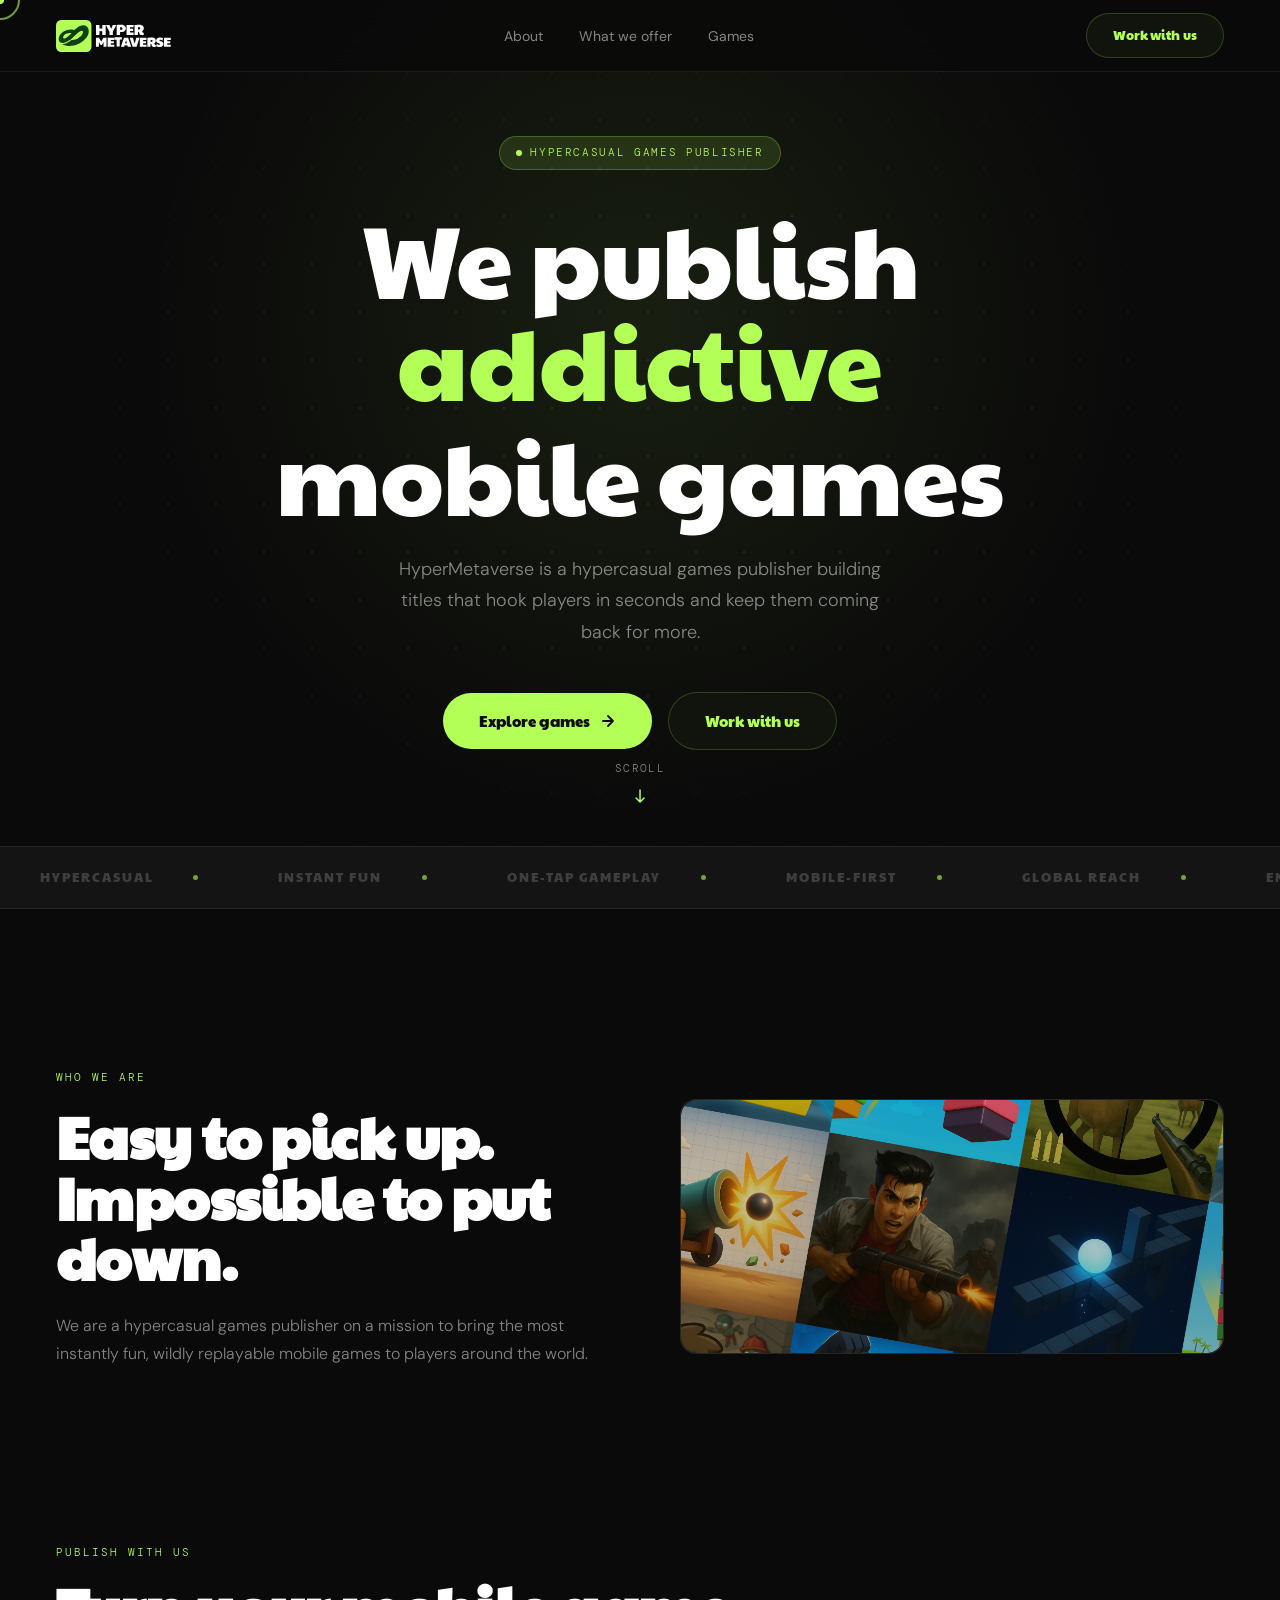
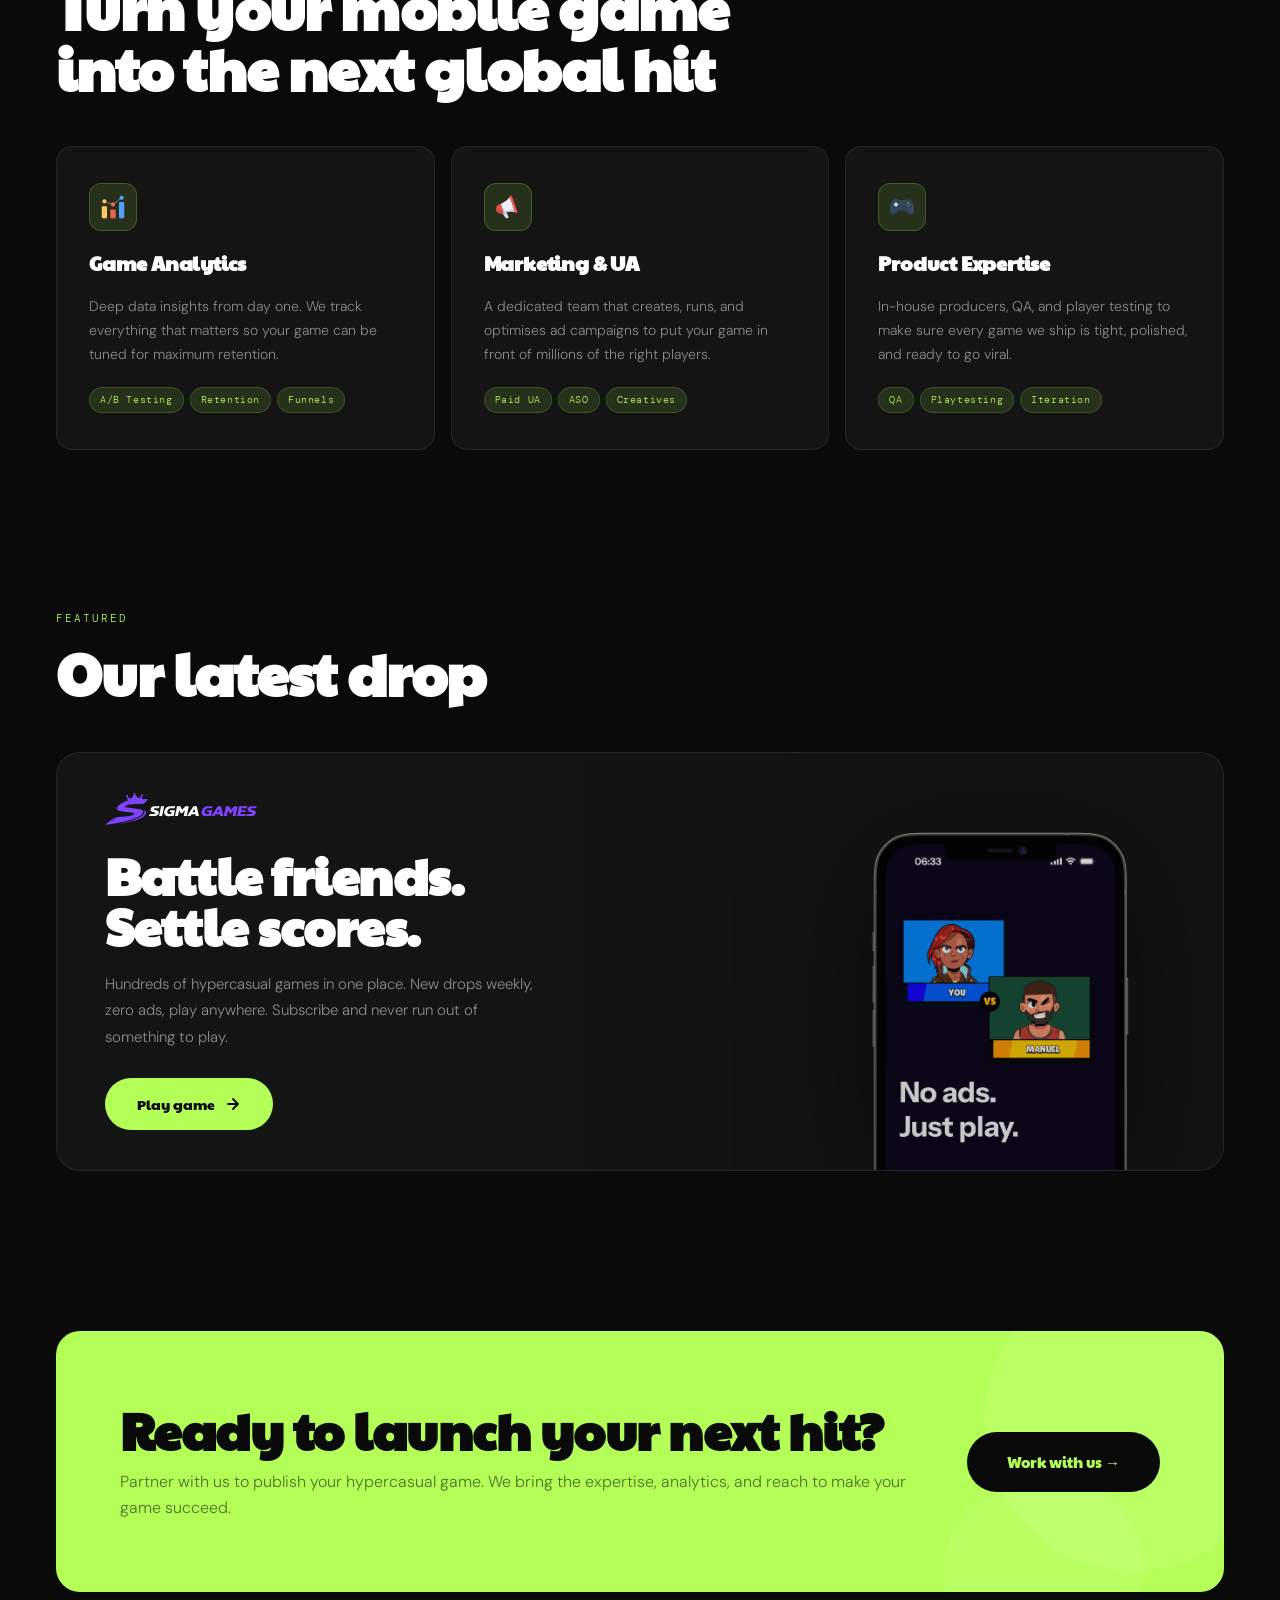
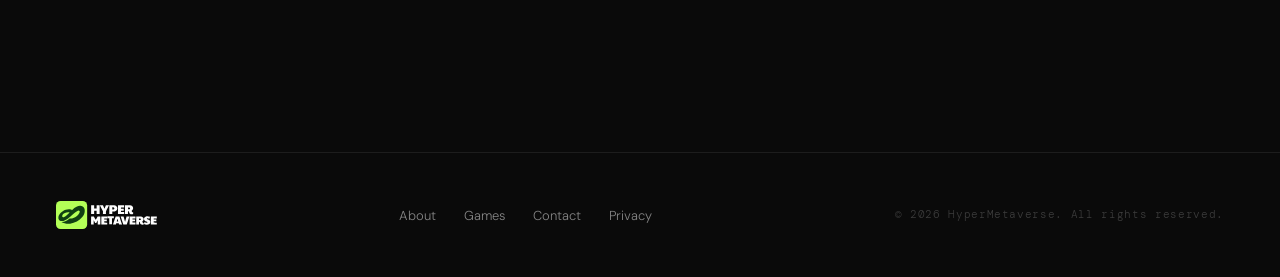
==== index.html @ 438cdbd3 "Rename to index.html for Netlify deployment" ====
<!doctype html>
<html lang="en">
  <head>
    <meta charset="UTF-8" />
    <meta name="viewport" content="width=device-width, initial-scale=1.0" />
    <title>HyperMetaverse — Hypercasual Games Publisher</title>
    <link rel="preconnect" href="https://fonts.googleapis.com" />
    <link
      href="https://fonts.googleapis.com/css2?family=Paytone+One&family=DM+Sans:wght@300;400;500&family=DM+Mono:wght@400&display=swap"
      rel="stylesheet"
    />
    <link rel="stylesheet" href="styles.css" />
  </head>
  <body>
    <!-- NAV -->
    <nav>
      <a href="/" class="logo">
        <img src="Assets/Logo.svg" alt="HyperMetaverse Logo" />
      </a>
      <ul class="nav-center">
        <li><a href="#about">About</a></li>
        <li><a href="#services">What we offer</a></li>
        <li><a href="#games">Games</a></li>
      </ul>
      <a href="#about" class="nav-cta">Work with us</a>
    </nav>

    <!-- HERO -->
    <section class="hero">
      <div class="hero-tag">Hypercasual Games Publisher</div>

      <div class="hero-headline">
        <span class="line-static">We publish</span>
        <div
          style="
            display: flex;
            align-items: center;
            justify-content: center;
            gap: 20px;
            flex-wrap: wrap;
          "
        >
          <div class="rotate-wrap">
            <div class="rotate-words">
              <span>addictive</span>
              <span>one-tap</span>
              <span>viral</span>
            </div>
          </div>
        </div>
        <span class="line-static">mobile games</span>
      </div>

      <p class="hero-sub">
        HyperMetaverse is a hypercasual games publisher building titles that
        hook players in seconds and keep them coming back for more.
      </p>

      <div class="hero-actions">
        <a href="#games" class="btn-primary">
          Explore games
          <svg width="16" height="16" viewBox="0 0 16 16" fill="none">
            <path
              d="M3 8h10M8 3l5 5-5 5"
              stroke="currentColor"
              stroke-width="1.8"
              stroke-linecap="round"
              stroke-linejoin="round"
            />
          </svg>
        </a>
        <a href="#about" class="btn-secondary">Work with us</a>
      </div>

      <!-- Scroll Indicator -->
      <div class="scroll-indicator">
        <span>Scroll</span>
        <svg width="20" height="20" viewBox="0 0 20 20" fill="none">
          <path
            d="M10 4v12m0 0l-4-4m4 4l4-4"
            stroke="currentColor"
            stroke-width="1.5"
            stroke-linecap="round"
            stroke-linejoin="round"
          />
        </svg>
      </div>
    </section>

    <!-- TICKER STRIP -->
    <div class="strip">
      <div class="strip-track">
        <div class="strip-item">Hypercasual <span class="pip"></span></div>
        <div class="strip-item">Instant fun <span class="pip"></span></div>
        <div class="strip-item">One-tap gameplay <span class="pip"></span></div>
        <div class="strip-item">Mobile-first <span class="pip"></span></div>
        <div class="strip-item">Global reach <span class="pip"></span></div>
        <div class="strip-item">
          Endless replayability <span class="pip"></span>
        </div>
        <div class="strip-item">Hypercasual <span class="pip"></span></div>
        <div class="strip-item">Instant fun <span class="pip"></span></div>
        <div class="strip-item">One-tap gameplay <span class="pip"></span></div>
        <div class="strip-item">Mobile-first <span class="pip"></span></div>
        <div class="strip-item">Global reach <span class="pip"></span></div>
        <div class="strip-item">
          Endless replayability <span class="pip"></span>
        </div>
      </div>
    </div>

    <!-- ABOUT -->
    <section class="about" id="about">
      <div class="about-left reveal">
        <div class="eyebrow">Who we are</div>
        <h2>Easy to pick up. <br />Impossible to put down.</h2>
        <p>
          We are a hypercasual games publisher on a mission to bring the most
          instantly fun, wildly replayable mobile games to players around the
          world.
        </p>
      </div>

      <div class="about-stats reveal reveal-delay">
        <img
          src="Assets/Image.png"
          alt="HyperMetaverse Statistics"
          class="stats-collage-image"
        />
      </div>
    </section>

    <!-- SERVICES -->
    <section class="services" id="services">
      <div class="services-header reveal">
        <div class="eyebrow">Publish with us</div>
        <h2>Turn your mobile game into the next global hit</h2>
      </div>

      <div class="services-grid">
        <div class="service-card reveal">
          <div class="service-icon">
            <img src="Assets/analytics.svg" alt="Analytics Icon" />
          </div>
          <h3>Game Analytics</h3>
          <p>
            Deep data insights from day one. We track everything that matters so
            your game can be tuned for maximum retention.
          </p>
          <div class="service-tags">
            <span>A/B Testing</span>
            <span>Retention</span>
            <span>Funnels</span>
          </div>
        </div>
        <div class="service-card reveal reveal-delay">
          <div class="service-icon">
            <img src="Assets/marketing.svg" alt="Marketing Icon" />
          </div>
          <h3>Marketing & UA</h3>
          <p>
            A dedicated team that creates, runs, and optimises ad campaigns to
            put your game in front of millions of the right players.
          </p>
          <div class="service-tags">
            <span>Paid UA</span>
            <span>ASO</span>
            <span>Creatives</span>
          </div>
        </div>
        <div class="service-card reveal reveal-delay-2">
          <div class="service-icon">
            <img src="Assets/product.svg" alt="Product Icon" />
          </div>
          <h3>Product Expertise</h3>
          <p>
            In-house producers, QA, and player testing to make sure every game
            we ship is tight, polished, and ready to go viral.
          </p>
          <div class="service-tags">
            <span>QA</span>
            <span>Playtesting</span>
            <span>Iteration</span>
          </div>
        </div>
      </div>
    </section>

    <!-- FEATURED GAME -->
    <section class="featured" id="games">
      <div class="featured-header reveal">
        <div class="eyebrow">Featured</div>
        <h2>Our latest drop</h2>
      </div>

      <div class="game-card reveal">
        <div class="game-info">
          <div class="game-badge">
            <img
              src="Assets/Sigma games.svg"
              alt="Sigma Games"
              class="game-badge-logo"
            />
          </div>
          <h2>Battle friends. <br />Settle scores.</h2>
          <p>
            Hundreds of hypercasual games in one place. New drops weekly, zero
            ads, play anywhere. Subscribe and never run out of something to
            play.
          </p>
          <a href="#" class="game-cta">
            Play game
            <svg width="16" height="16" viewBox="0 0 16 16" fill="none">
              <path
                d="M3 8h10M8 3l5 5-5 5"
                stroke="currentColor"
                stroke-width="1.8"
                stroke-linecap="round"
                stroke-linejoin="round"
              />
            </svg>
          </a>
        </div>
        <div class="game-visual">
          <img
            src="Assets/phone-mockup.png"
            alt="Game Screenshot"
            class="game-mockup-image"
          />
        </div>
      </div>
    </section>

    <!-- CTA BANNER -->
    <div class="cta-banner reveal">
      <div class="cta-banner-left">
        <h2>Ready to launch your next hit?</h2>
        <p>
          Partner with us to publish your hypercasual game. We bring the
          expertise, analytics, and reach to make your game succeed.
        </p>
      </div>
      <a href="#about" class="cta-banner-btn">Work with us →</a>
    </div>

    <!-- FOOTER -->
    <footer>
      <a href="/" class="footer-logo">
        <img src="Assets/Logo.svg" alt="HyperMetaverse Logo" />
      </a>
      <ul class="footer-links">
        <li><a href="#about">About</a></li>
        <li><a href="#games">Games</a></li>
        <li><a href="mailto:hello@hypermetaverse.gg">Contact</a></li>
        <li><a href="#">Privacy</a></li>
      </ul>
      <span class="footer-copy"
        >© 2026 HyperMetaverse. All rights reserved.</span
      >
    </footer>

    <script src="script.js"></script>
  </body>
</html>
---- styles.css ----
*,
*::before,
*::after {
  box-sizing: border-box;
  margin: 0;
  padding: 0;
}

:root {
  --bg: #0a0a0a;
  --surface: #141414;
  --surface2: #1c1c1c;
  --border: rgba(255, 255, 255, 0.08);
  --text: #ffffff;
  --muted: rgba(255, 255, 255, 0.5);
  --accent: #b4ff57;
  --accent-dim: rgba(180, 255, 87, 0.12);
  --accent-dark: #8fd93a;
  --display: "Paytone One", sans-serif;
  --body: "DM Sans", sans-serif;
  --mono: "DM Mono", monospace;
}

html {
  scroll-behavior: smooth;
}

body {
  background: var(--bg);
  color: var(--text);
  font-family: var(--body);
  font-weight: 300;
  line-height: 1.6;
  overflow-x: hidden;
  -webkit-font-smoothing: antialiased;
  max-width: 1920px;
  margin: 0 auto;
  cursor: none;
}

/* ── CUSTOM CURSOR ── */
.cursor-ring {
  position: fixed;
  width: 40px;
  height: 40px;
  border: 2px solid var(--accent);
  border-radius: 50%;
  pointer-events: none;
  z-index: 9999;
  transform: translate(-50%, -50%);
  transition:
    width 0.3s cubic-bezier(0.4, 0, 0.2, 1),
    height 0.3s cubic-bezier(0.4, 0, 0.2, 1),
    opacity 0.3s ease;
  opacity: 0.6;
}

.cursor-dot {
  position: fixed;
  width: 8px;
  height: 8px;
  background: var(--accent);
  border-radius: 50%;
  pointer-events: none;
  z-index: 10000;
  transform: translate(-50%, -50%);
  transition:
    width 0.3s cubic-bezier(0.4, 0, 0.2, 1),
    height 0.3s cubic-bezier(0.4, 0, 0.2, 1),
    opacity 0.3s ease;
}

.cursor-ring.cursor-hover {
  width: 20px;
  height: 20px;
  opacity: 1;
}

.cursor-dot.cursor-hover {
  width: 6px;
  height: 6px;
}

/* ── NAV ── */
nav {
  position: fixed;
  top: 0;
  left: 0;
  right: 0;
  z-index: 999;
  padding: 0 56px;
  height: 72px;
  display: flex;
  align-items: center;
  justify-content: space-between;
  background: rgba(10, 10, 10, 0.85);
  backdrop-filter: blur(16px);
  border-bottom: 1px solid var(--border);
}

.logo {
  display: flex;
  align-items: center;
  text-decoration: none;
  transition:
    opacity 0.3s ease,
    transform 0.3s ease;
}

.logo img {
  height: 32px;
  width: auto;
  display: block;
}

.logo:hover {
  opacity: 0.8;
  transform: translateY(-2px);
}

.logo span {
  color: var(--accent);
}

.nav-center {
  display: flex;
  gap: 36px;
  list-style: none;
}

.nav-center a {
  font-size: 14px;
  font-weight: 400;
  color: var(--muted);
  text-decoration: none;
  transition: color 0.2s;
}

.nav-center a:hover {
  color: var(--text);
}

.nav-cta {
  font-family: var(--display);
  font-size: 13px;
  color: #b3ff57;
  background: #11140d;
  padding: 11px 26px;
  border-radius: 100px;
  text-decoration: none;
  transition:
    background 0.2s,
    transform 0.2s,
    color 0.2s;
  letter-spacing: 0.01em;
  border: 1px solid rgba(179, 255, 87, 0.2);
}

.nav-cta:hover {
  background: #1a1f15;
  color: #c8ff70;
  transform: scale(1.03);
  border-color: rgba(179, 255, 87, 0.4);
}

/* ── HERO ── */
.hero {
  min-height: 94vh;
  display: flex;
  flex-direction: column;
  align-items: center;
  justify-content: center;
  text-align: center;
  padding: 120px 56px 80px;
  position: relative;
  overflow: hidden;
}

/* Radial glow */
.hero::before {
  content: "";
  position: absolute;
  width: 1000px;
  height: 1000px;
  background: radial-gradient(
    circle,
    rgba(179, 255, 87, 0.086) 0%,
    transparent 70%
  );
  top: 50%;
  left: 50%;
  transform: translate(-50%, -60%);
  pointer-events: none;
  transition:
    background 0.6s cubic-bezier(0.4, 0, 0.2, 1),
    transform 0.6s cubic-bezier(0.4, 0, 0.2, 1);
}

.hero:hover::before {
  background: radial-gradient(
    circle,
    rgba(179, 255, 87, 0.11) 0%,
    transparent 70%
  );
  transform: translate(-50%, -60%) scale(1.05);
}

/* Dot grid */
.hero::after {
  content: "";
  position: absolute;
  inset: 0;
  background-image: radial-gradient(
    circle,
    rgba(255, 255, 255, 0.08) 1px,
    transparent 1px
  );
  background-size: 48px 48px;
  mask-image: radial-gradient(
    ellipse 80% 80% at 50% 50%,
    black 30%,
    transparent 100%
  );
  pointer-events: none;
}

.hero-tag {
  display: inline-flex;
  align-items: center;
  gap: 8px;
  font-family: var(--mono);
  font-size: 11px;
  letter-spacing: 0.15em;
  text-transform: uppercase;
  color: var(--accent);
  background: var(--accent-dim);
  border: 1px solid rgba(180, 255, 87, 0.25);
  padding: 7px 16px;
  border-radius: 100px;
  margin-bottom: 36px;
  position: relative;
  z-index: 1;
  animation: fadeUp 0.5s ease both;
}

.hero-tag::before {
  content: "";
  width: 6px;
  height: 6px;
  border-radius: 50%;
  background: var(--accent);
  animation: blink 2s infinite;
}

@keyframes blink {
  0%,
  100% {
    opacity: 1;
  }
  50% {
    opacity: 0.2;
  }
}

.hero-headline {
  position: relative;
  z-index: 1;
  animation: fadeUp 0.5s ease 0.08s both;
}

.hero-headline .line-static {
  font-family: var(--display);
  font-size: clamp(52px, 8vw, 112px);
  line-height: 1;
  letter-spacing: -0.01em;
  color: var(--text);
  display: block;
}

/* Rotating word */
.rotate-wrap {
  display: inline-block;
  height: clamp(60px, 9vw, 124px);
  overflow: hidden;
  vertical-align: bottom;
}

.rotate-words {
  display: flex;
  flex-direction: column;
  animation: rotateWords 4.5s cubic-bezier(0.76, 0, 0.24, 1) infinite;
}

.rotate-words span {
  font-family: var(--display);
  font-size: clamp(52px, 8vw, 112px);
  line-height: 1;
  color: var(--accent);
  display: block;
  height: clamp(60px, 9vw, 124px);
  white-space: nowrap;
}

@keyframes rotateWords {
  0% {
    transform: translateY(0);
  }
  20% {
    transform: translateY(0);
  }
  33% {
    transform: translateY(-33.33%);
  }
  53% {
    transform: translateY(-33.33%);
  }
  66% {
    transform: translateY(-66.66%);
  }
  86% {
    transform: translateY(-66.66%);
  }
  100% {
    transform: translateY(0);
  }
}

.hero-sub {
  font-size: clamp(15px, 1.8vw, 18px);
  color: var(--muted);
  max-width: 520px;
  line-height: 1.75;
  margin-top: 28px;
  position: relative;
  z-index: 1;
  animation: fadeUp 0.5s ease 0.16s both;
}

.hero-sub strong {
  color: var(--text);
  font-weight: 500;
}

.hero-actions {
  display: flex;
  gap: 16px;
  align-items: center;
  margin-top: 44px;
  position: relative;
  z-index: 1;
  animation: fadeUp 0.5s ease 0.24s both;
}

.btn-primary {
  font-family: var(--display);
  font-size: 15px;
  color: var(--bg);
  background: var(--accent);
  padding: 16px 36px;
  border-radius: 100px;
  text-decoration: none;
  display: inline-flex;
  align-items: center;
  gap: 10px;
  transition:
    background 0.2s,
    transform 0.2s,
    box-shadow 0.2s;
}

.btn-primary:hover {
  background: #c8ff70;
  transform: translateY(-2px);
  box-shadow: 0 12px 40px rgba(180, 255, 87, 0.3);
}

.btn-secondary {
  font-family: var(--display);
  font-size: 15px;
  color: #b3ff57;
  background: #11140d;
  padding: 16px 36px;
  border-radius: 100px;
  text-decoration: none;
  display: inline-flex;
  align-items: center;
  gap: 10px;
  border: 1px solid rgba(179, 255, 87, 0.2);
  transition:
    background 0.2s,
    transform 0.2s,
    box-shadow 0.2s,
    border-color 0.2s,
    color 0.2s;
}

.btn-secondary:hover {
  background: #1a1f15;
  color: #c8ff70;
  transform: translateY(-2px);
  border-color: rgba(179, 255, 87, 0.4);
  box-shadow: 0 12px 40px rgba(180, 255, 87, 0.15);
}

.btn-ghost {
  font-size: 14px;
  font-weight: 500;
  color: var(--muted);
  text-decoration: none;
  display: inline-flex;
  align-items: center;
  gap: 8px;
  transition: color 0.2s;
  padding: 16px 20px;
}

.btn-ghost:hover {
  color: var(--text);
}

/* Scroll Indicator */
.scroll-indicator {
  position: absolute;
  bottom: 40px;
  left: 50%;
  transform: translateX(-50%);
  display: flex;
  flex-direction: column;
  align-items: center;
  gap: 8px;
  color: var(--muted);
  font-family: var(--mono);
  font-size: 11px;
  letter-spacing: 0.12em;
  text-transform: uppercase;
  z-index: 1;
  opacity: 0;
  animation:
    scrollFadeIn 0.5s ease 0.32s both,
    bounce 2s ease-in-out 1s infinite;
  cursor: pointer;
  transition: color 0.3s ease;
}

.scroll-indicator:hover {
  color: var(--accent);
}

.scroll-indicator svg {
  width: 20px;
  height: 20px;
  color: var(--accent);
}

@keyframes scrollFadeIn {
  from {
    opacity: 0;
  }
  to {
    opacity: 1;
  }
}

@keyframes bounce {
  0%,
  100% {
    transform: translateX(-50%) translateY(0);
  }
  50% {
    transform: translateX(-50%) translateY(-8px);
  }
}

/* ── LOGO STRIP ── */
.strip {
  border-top: 1px solid var(--border);
  border-bottom: 1px solid var(--border);
  overflow: hidden;
  padding: 20px 0;
  background: var(--surface);
}

.strip-track {
  display: flex;
  gap: 0;
  animation: ticker 22s linear infinite;
  white-space: nowrap;
}

.strip-item {
  font-family: var(--display);
  font-size: 13px;
  letter-spacing: 0.15em;
  text-transform: uppercase;
  color: rgba(255, 255, 255, 0.18);
  padding: 0 40px;
  display: flex;
  align-items: center;
  gap: 40px;
  flex-shrink: 0;
}

.strip-item .pip {
  width: 5px;
  height: 5px;
  border-radius: 50%;
  background: var(--accent);
  opacity: 0.6;
  flex-shrink: 0;
}

@keyframes ticker {
  from {
    transform: translateX(0);
  }
  to {
    transform: translateX(-50%);
  }
}

/* ── ABOUT ── */
.about {
  padding: 160px 56px;
  display: grid;
  grid-template-columns: 1fr 1fr;
  gap: 80px;
  align-items: center;
}

.about-left .eyebrow {
  font-family: var(--mono);
  font-size: 11px;
  letter-spacing: 0.18em;
  text-transform: uppercase;
  color: var(--accent);
  margin-bottom: 20px;
}

.about-left h2 {
  font-family: var(--display);
  font-size: clamp(36px, 4.5vw, 60px);
  line-height: 1.05;
  letter-spacing: -0.01em;
  color: var(--text);
  margin-bottom: 24px;
}

.about-left p {
  font-size: 16px;
  color: var(--muted);
  line-height: 1.75;
  margin-bottom: 16px;
}

.about-left p strong {
  color: var(--text);
  font-weight: 500;
}

/* Stats */
.about-stats {
  display: flex;
  align-items: center;
  justify-content: center;
  border-radius: 16px;
  overflow: hidden;
  background: var(--surface);
  border: 1px solid var(--border);
  padding: 0;
}

.stats-collage-image {
  width: 100%;
  height: auto;
  max-height: 380px;
  display: block;
  border-radius: 16px;
  object-fit: cover;
}

.stat-box {
  background: var(--surface);
  padding: 36px 32px;
  transition: background 0.2s;
}

.stat-box:hover {
  background: var(--surface2);
}

.stat-box .num {
  font-family: var(--display);
  font-size: 52px;
  line-height: 1;
  color: var(--text);
  letter-spacing: -0.02em;
}

.stat-box .num em {
  font-style: normal;
  color: var(--accent);
}

.stat-box .lbl {
  font-size: 13px;
  color: var(--muted);
  margin-top: 8px;
  line-height: 1.4;
}

/* ── SERVICES ── */
.services {
  padding: 0 56px 160px;
}

.services-header {
  margin-bottom: 48px;
}

.services-header .eyebrow {
  font-family: var(--mono);
  font-size: 11px;
  letter-spacing: 0.18em;
  text-transform: uppercase;
  color: var(--accent);
  margin-bottom: 16px;
}

.services-header h2 {
  font-family: var(--display);
  font-size: clamp(36px, 4.5vw, 60px);
  line-height: 1.05;
  letter-spacing: -0.01em;
  color: var(--text);
  max-width: 700px;
}

.services-grid {
  display: grid;
  grid-template-columns: repeat(3, 1fr);
  gap: 16px;
}

.service-card {
  background: var(--surface);
  border: 1px solid var(--border);
  border-radius: 16px;
  padding: 36px 32px;
  display: flex;
  flex-direction: column;
  gap: 16px;
  transition:
    border-color 0.25s,
    transform 0.25s;
  position: relative;
  overflow: hidden;
}

.service-card::before {
  content: "";
  position: absolute;
  top: 0;
  left: 0;
  right: 0;
  height: 3px;
  background: var(--accent);
  transform: scaleX(0);
  transform-origin: left;
  transition: transform 0.35s ease;
  border-radius: 3px 3px 0 0;
}

.service-card:hover {
  border-color: rgba(180, 255, 87, 0.2);
  transform: translateY(-4px);
}

.service-card:hover::before {
  transform: scaleX(1);
}

.service-icon {
  width: 48px;
  height: 48px;
  background: var(--accent-dim);
  border: 1px solid rgba(180, 255, 87, 0.2);
  border-radius: 12px;
  display: flex;
  align-items: center;
  justify-content: center;
  font-size: 22px;
}

.service-icon img {
  width: 24px;
  height: 24px;
  display: block;
}

.service-card h3 {
  font-family: var(--display);
  font-size: 20px;
  color: var(--text);
  letter-spacing: -0.01em;
}

.service-card p {
  font-size: 14px;
  color: var(--muted);
  line-height: 1.7;
}

.service-tags {
  display: flex;
  flex-wrap: wrap;
  gap: 6px;
  margin-top: 4px;
}

.service-tags span {
  font-family: var(--mono);
  font-size: 10px;
  letter-spacing: 0.06em;
  color: var(--accent);
  background: var(--accent-dim);
  border: 1px solid rgba(180, 255, 87, 0.15);
  padding: 4px 10px;
  border-radius: 100px;
}

/* ── FEATURED GAME ── */
.featured {
  padding: 0 56px 160px;
}

.featured-header {
  margin-bottom: 48px;
}

.featured-header .eyebrow {
  font-family: var(--mono);
  font-size: 11px;
  letter-spacing: 0.18em;
  text-transform: uppercase;
  color: var(--accent);
  margin-bottom: 16px;
}

.featured-header h2 {
  font-family: var(--display);
  font-size: clamp(36px, 4.5vw, 60px);
  line-height: 1.05;
  letter-spacing: -0.01em;
  color: var(--text);
}

.game-card {
  background: var(--surface);
  border: 1px solid var(--border);
  border-radius: 24px;
  overflow: hidden;
  display: grid;
  grid-template-columns: 1fr 1.2fr;
  min-height: 280px;
  transition: border-color 0.3s;
}

.game-card:hover {
  border-color: rgba(180, 255, 87, 0.25);
}

.game-info {
  padding: 40px 48px;
  display: flex;
  flex-direction: column;
  justify-content: center;
  gap: 20px;
}

.game-badge {
  display: inline-flex;
  align-items: center;
  align-self: flex-start;
  margin-bottom: 4px;
}

.game-badge-logo {
  height: 32px;
  width: auto;
  display: block;
}

.game-badge::before {
  display: none;
}

.game-info h2 {
  font-family: var(--display);
  font-size: clamp(32px, 4vw, 52px);
  line-height: 1;
  letter-spacing: -0.01em;
  color: var(--text);
}

.game-info p {
  font-size: 15px;
  color: var(--muted);
  line-height: 1.75;
  max-width: 500px;
}

.game-info p strong {
  color: var(--text);
  font-weight: 500;
}

.game-cta {
  font-family: var(--display);
  font-size: 14px;
  color: var(--bg);
  background: var(--accent);
  padding: 15px 32px;
  border-radius: 100px;
  text-decoration: none;
  display: inline-flex;
  align-items: center;
  gap: 10px;
  align-self: flex-start;
  transition:
    background 0.2s,
    transform 0.2s,
    box-shadow 0.2s;
  margin-top: 8px;
}

.game-cta:hover {
  background: #c8ff70;
  transform: translateY(-2px);
  box-shadow: 0 12px 32px rgba(180, 255, 87, 0.3);
}

.game-visual {
  background: #131313;
  display: flex;
  align-items: flex-end;
  justify-content: center;
  position: relative;
  overflow: hidden;
  padding: 0 52px 0 52px;
  line-height: 0;
}

.game-mockup-image {
  max-width: 100%;
  width: auto;
  height: 350px;
  object-fit: cover;
  object-position: bottom;
  position: absolute;
  bottom: 0;
  right: 52px;
  z-index: 1;
  filter: drop-shadow(0 20px 60px rgba(0, 0, 0, 0.5));
  display: block;
  margin: 0;
  padding: 0;
}

/* ── CTA BANNER ── */
.cta-banner {
  margin: 0 56px 160px;
  background: var(--accent);
  border-radius: 24px;
  padding: 72px 64px;
  display: flex;
  align-items: center;
  justify-content: space-between;
  gap: 40px;
  position: relative;
  overflow: hidden;
}

.cta-banner::before {
  content: "";
  position: absolute;
  right: -60px;
  top: -60px;
  width: 300px;
  height: 300px;
  background: rgba(255, 255, 255, 0.08);
  border-radius: 50%;
  pointer-events: none;
}

.cta-banner::after {
  content: "";
  position: absolute;
  right: 80px;
  bottom: -80px;
  width: 200px;
  height: 200px;
  background: rgba(255, 255, 255, 0.06);
  border-radius: 50%;
  pointer-events: none;
}

.cta-banner-left h2 {
  font-family: var(--display);
  font-size: clamp(32px, 4vw, 52px);
  line-height: 1.05;
  letter-spacing: -0.01em;
  color: var(--bg);
  margin-bottom: 12px;
}

.cta-banner-left p {
  font-size: 16px;
  color: rgba(0, 0, 0, 0.55);
  line-height: 1.6;
}

.cta-banner-btn {
  font-family: var(--display);
  font-size: 15px;
  color: var(--accent);
  background: var(--bg);
  padding: 18px 40px;
  border-radius: 100px;
  text-decoration: none;
  white-space: nowrap;
  transition:
    background 0.2s,
    transform 0.2s;
  position: relative;
  z-index: 1;
  flex-shrink: 0;
}

.cta-banner-btn:hover {
  background: #111;
  transform: scale(1.03);
}

/* ── FOOTER ── */
footer {
  border-top: 1px solid var(--border);
  padding: 48px 56px;
  display: flex;
  justify-content: space-between;
  align-items: center;
  flex-wrap: wrap;
  gap: 24px;
}

.footer-logo {
  display: flex;
  align-items: center;
  text-decoration: none;
  transition: opacity 0.3s ease;
}

.footer-logo img {
  height: 28px;
  width: auto;
  display: block;
}

.footer-logo:hover {
  opacity: 0.8;
}

.footer-links {
  display: flex;
  gap: 28px;
  list-style: none;
}

.footer-links a {
  font-size: 13px;
  color: var(--muted);
  text-decoration: none;
  transition: color 0.2s;
}

.footer-links a:hover {
  color: var(--text);
}

.footer-copy {
  font-family: var(--mono);
  font-size: 11px;
  color: rgba(255, 255, 255, 0.2);
  letter-spacing: 0.06em;
}

/* ── ANIMATIONS ── */
@keyframes fadeUp {
  from {
    opacity: 0;
    transform: translateY(24px);
  }
  to {
    opacity: 1;
    transform: translateY(0);
  }
}

.reveal {
  opacity: 0;
  transform: translateY(28px);
  transition:
    opacity 0.65s ease,
    transform 0.65s ease;
}

.reveal.visible {
  opacity: 1;
  transform: translateY(0);
}
.reveal-delay {
  transition-delay: 0.1s;
}
.reveal-delay-2 {
  transition-delay: 0.2s;
}

/* ── RESPONSIVE ── */
@media (max-width: 960px) {
  body {
    cursor: auto;
  }

  .cursor-ring,
  .cursor-dot {
    display: none;
  }

  nav {
    padding: 0 24px;
  }
  .nav-center {
    display: none;
  }
  .hero {
    padding: 100px 24px 80px;
  }
  .hero-actions .btn-secondary {
    display: none;
  }
  .about {
    grid-template-columns: 1fr;
    padding: 80px 24px;
    gap: 48px;
  }
  .services {
    padding: 0 24px 80px;
  }
  .services-grid {
    grid-template-columns: 1fr;
  }
  .featured {
    padding: 0 24px 80px;
  }
  .game-card {
    grid-template-columns: 1fr;
    min-height: auto;
  }
  .game-info {
    padding: 32px 24px;
  }
  .game-visual {
    min-height: 280px;
    height: 280px;
    position: relative;
    padding: 0 24px;
  }
  .game-mockup-image {
    height: 280px;
    max-width: 90%;
  }
  .cta-banner {
    margin: 0 24px 80px;
    padding: 48px 36px;
    flex-direction: column;
    align-items: flex-start;
  }
  footer {
    padding: 40px 24px;
    flex-direction: column;
    align-items: center;
    text-align: center;
  }
}
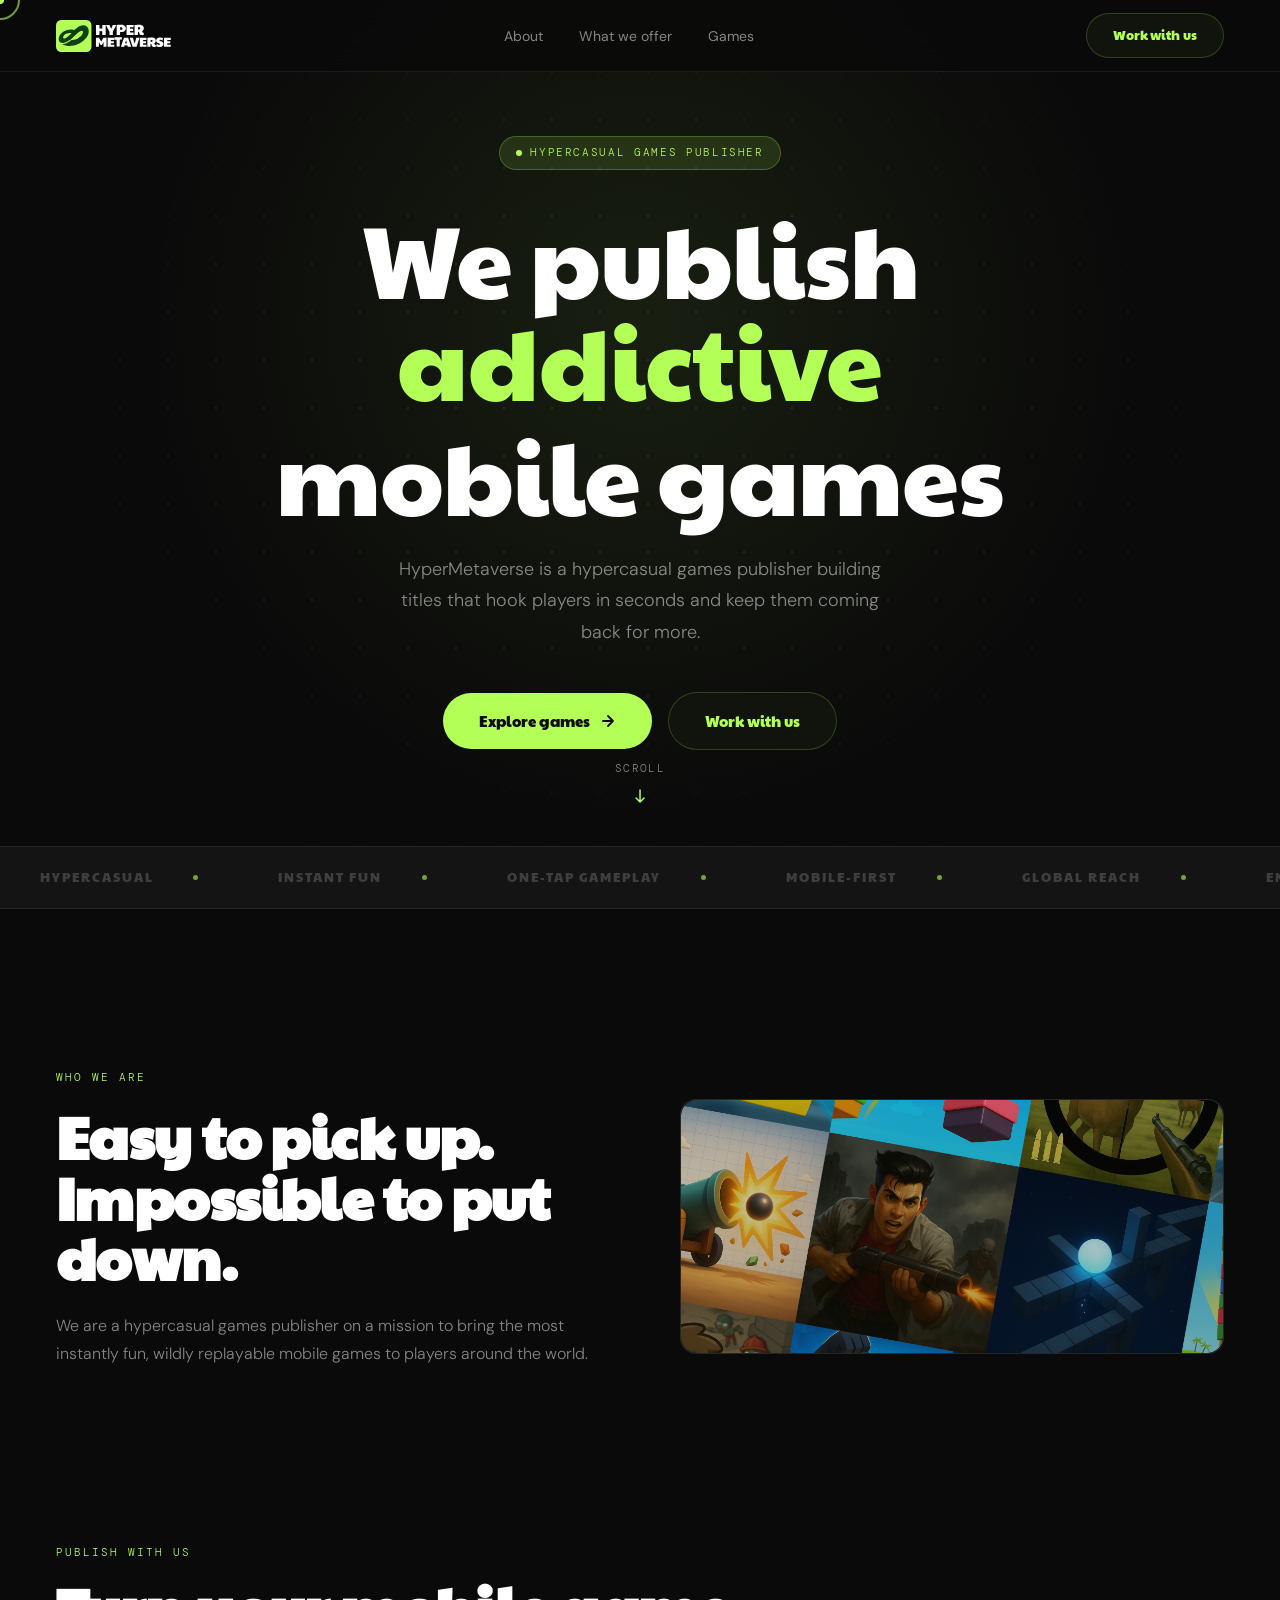
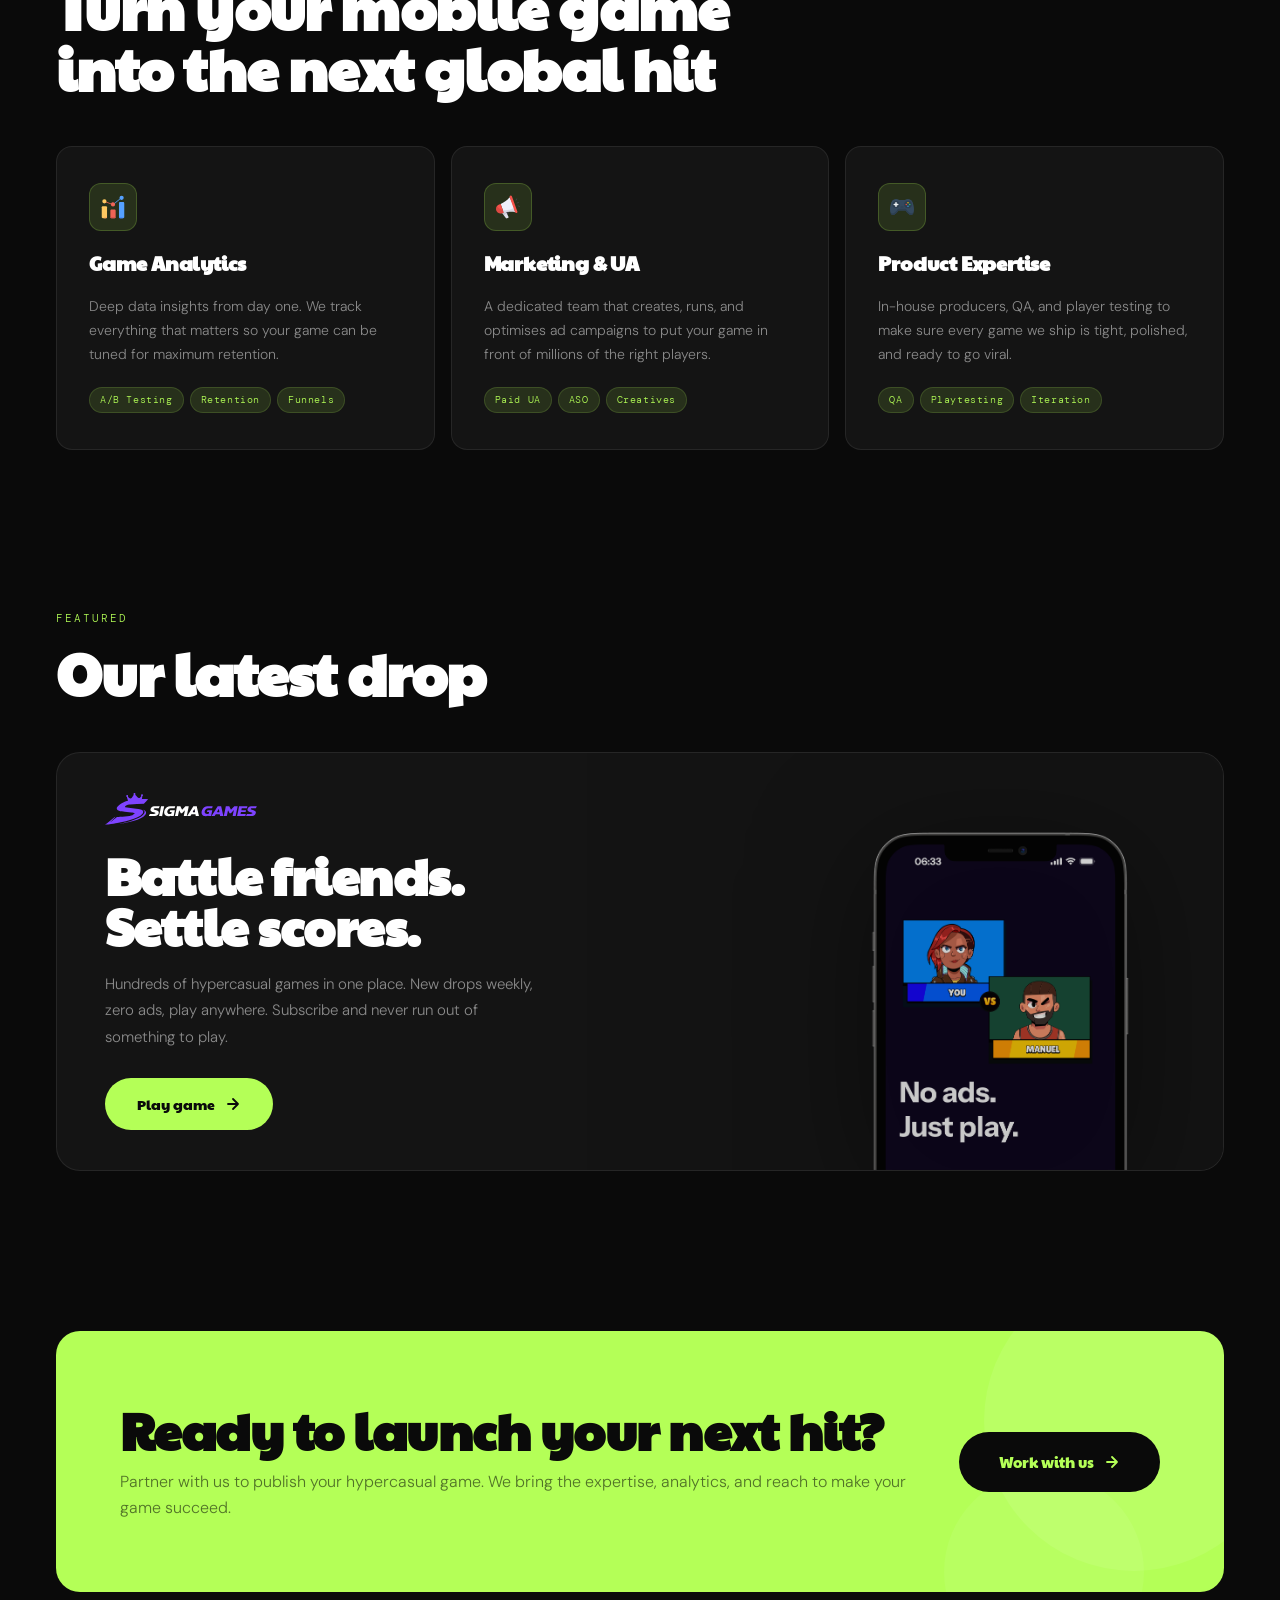
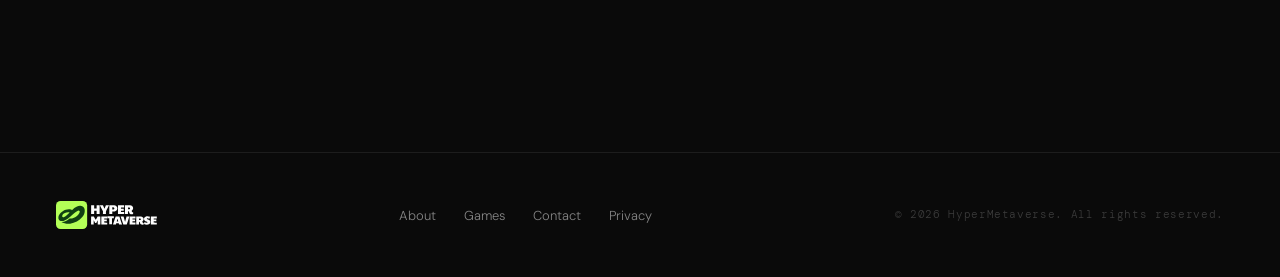
==== commit 19bb4fb1: "Add arrow hover animation to CTA banner button" ====
--- a/index.html
+++ b/index.html
@@ -3,13 +3,113 @@
   <head>
     <meta charset="UTF-8" />
     <meta name="viewport" content="width=device-width, initial-scale=1.0" />
-    <title>HyperMetaverse — Hypercasual Games Publisher</title>
+
+    <!-- Primary Meta Tags -->
+    <title>
+      HyperMetaverse — Hypercasual Games Publisher | Addictive Mobile Games
+    </title>
+    <meta
+      name="title"
+      content="HyperMetaverse — Hypercasual Games Publisher | Addictive Mobile Games"
+    />
+    <meta
+      name="description"
+      content="HyperMetaverse is a hypercasual games publisher building instantly fun, wildly replayable mobile games. Partner with us to turn your game into the next global hit."
+    />
+    <meta
+      name="keywords"
+      content="hypercasual games, mobile games publisher, game publishing, indie game publisher, mobile game development, casual games, one-tap games, viral games"
+    />
+    <meta name="author" content="HyperMetaverse" />
+    <meta name="robots" content="index, follow" />
+    <meta name="language" content="English" />
+
+    <!-- Open Graph / Facebook -->
+    <meta property="og:type" content="website" />
+    <meta property="og:url" content="https://hypermetaverse.gg/" />
+    <meta
+      property="og:title"
+      content="HyperMetaverse — Hypercasual Games Publisher"
+    />
+    <meta
+      property="og:description"
+      content="We publish addictive, one-tap, and viral mobile games that hook players in seconds and keep them coming back for more."
+    />
+    <meta
+      property="og:image"
+      content="https://hypermetaverse.gg/Assets/og-image.png"
+    />
+    <meta property="og:image:width" content="1200" />
+    <meta property="og:image:height" content="630" />
+    <meta property="og:site_name" content="HyperMetaverse" />
+
+    <!-- Twitter -->
+    <meta name="twitter:card" content="summary_large_image" />
+    <meta name="twitter:url" content="https://hypermetaverse.gg/" />
+    <meta
+      name="twitter:title"
+      content="HyperMetaverse — Hypercasual Games Publisher"
+    />
+    <meta
+      name="twitter:description"
+      content="We publish addictive, one-tap, and viral mobile games that hook players in seconds and keep them coming back for more."
+    />
+    <meta
+      name="twitter:image"
+      content="https://hypermetaverse.gg/Assets/og-image.png"
+    />
+
+    <!-- Favicons -->
+    <link
+      rel="icon"
+      type="image/png"
+      sizes="32x32"
+      href="Assets/favicon-32x32.png"
+    />
+    <link
+      rel="icon"
+      type="image/png"
+      sizes="16x16"
+      href="Assets/favicon-16x16.png"
+    />
+    <link
+      rel="apple-touch-icon"
+      sizes="180x180"
+      href="Assets/apple-touch-icon.png"
+    />
+    <link rel="manifest" href="site.webmanifest" />
+    <meta name="theme-color" content="#b4ff57" />
+
+    <!-- Fonts -->
     <link rel="preconnect" href="https://fonts.googleapis.com" />
     <link
       href="https://fonts.googleapis.com/css2?family=Paytone+One&family=DM+Sans:wght@300;400;500&family=DM+Mono:wght@400&display=swap"
       rel="stylesheet"
     />
+
+    <!-- Stylesheet -->
     <link rel="stylesheet" href="styles.css" />
+
+    <!-- Structured Data / Schema.org -->
+    <script type="application/ld+json">
+      {
+        "@context": "https://schema.org",
+        "@type": "Organization",
+        "name": "HyperMetaverse",
+        "url": "https://hypermetaverse.gg",
+        "logo": "https://hypermetaverse.gg/Assets/Logo.svg",
+        "description": "Hypercasual games publisher building instantly fun, wildly replayable mobile games.",
+        "sameAs": [
+          "https://twitter.com/hypermetaverse",
+          "https://linkedin.com/company/hypermetaverse"
+        ],
+        "contactPoint": {
+          "@type": "ContactPoint",
+          "email": "hello@hypermetaverse.gg",
+          "contactType": "Business Inquiries"
+        }
+      }
+    </script>
   </head>
   <body>
     <!-- NAV -->
@@ -240,7 +340,18 @@
           expertise, analytics, and reach to make your game succeed.
         </p>
       </div>
-      <a href="#about" class="cta-banner-btn">Work with us →</a>
+      <a href="#about" class="cta-banner-btn">
+        Work with us
+        <svg width="16" height="16" viewBox="0 0 16 16" fill="none">
+          <path
+            d="M3 8h10M8 3l5 5-5 5"
+            stroke="currentColor"
+            stroke-width="1.8"
+            stroke-linecap="round"
+            stroke-linejoin="round"
+          />
+        </svg>
+      </a>
     </div>
 
     <!-- FOOTER -->
--- a/styles.css
+++ b/styles.css
@@ -368,10 +368,18 @@
     box-shadow 0.2s;
 }
 
+.btn-primary svg {
+  transition: transform 0.3s ease;
+}
+
 .btn-primary:hover {
   background: #c8ff70;
   transform: translateY(-2px);
   box-shadow: 0 12px 40px rgba(180, 255, 87, 0.3);
+}
+
+.btn-primary:hover svg {
+  transform: translateX(4px);
 }
 
 .btn-secondary {
@@ -833,10 +841,18 @@
   margin-top: 8px;
 }
 
+.game-cta svg {
+  transition: transform 0.3s ease;
+}
+
 .game-cta:hover {
   background: #c8ff70;
   transform: translateY(-2px);
   box-shadow: 0 12px 32px rgba(180, 255, 87, 0.3);
+}
+
+.game-cta:hover svg {
+  transform: translateX(4px);
 }
 
 .game-visual {
@@ -928,6 +944,9 @@
   border-radius: 100px;
   text-decoration: none;
   white-space: nowrap;
+  display: inline-flex;
+  align-items: center;
+  gap: 10px;
   transition:
     background 0.2s,
     transform 0.2s;
@@ -936,9 +955,17 @@
   flex-shrink: 0;
 }
 
+.cta-banner-btn svg {
+  transition: transform 0.3s ease;
+}
+
 .cta-banner-btn:hover {
   background: #111;
   transform: scale(1.03);
+}
+
+.cta-banner-btn:hover svg {
+  transform: translateX(4px);
 }
 
 /* ── FOOTER ── */
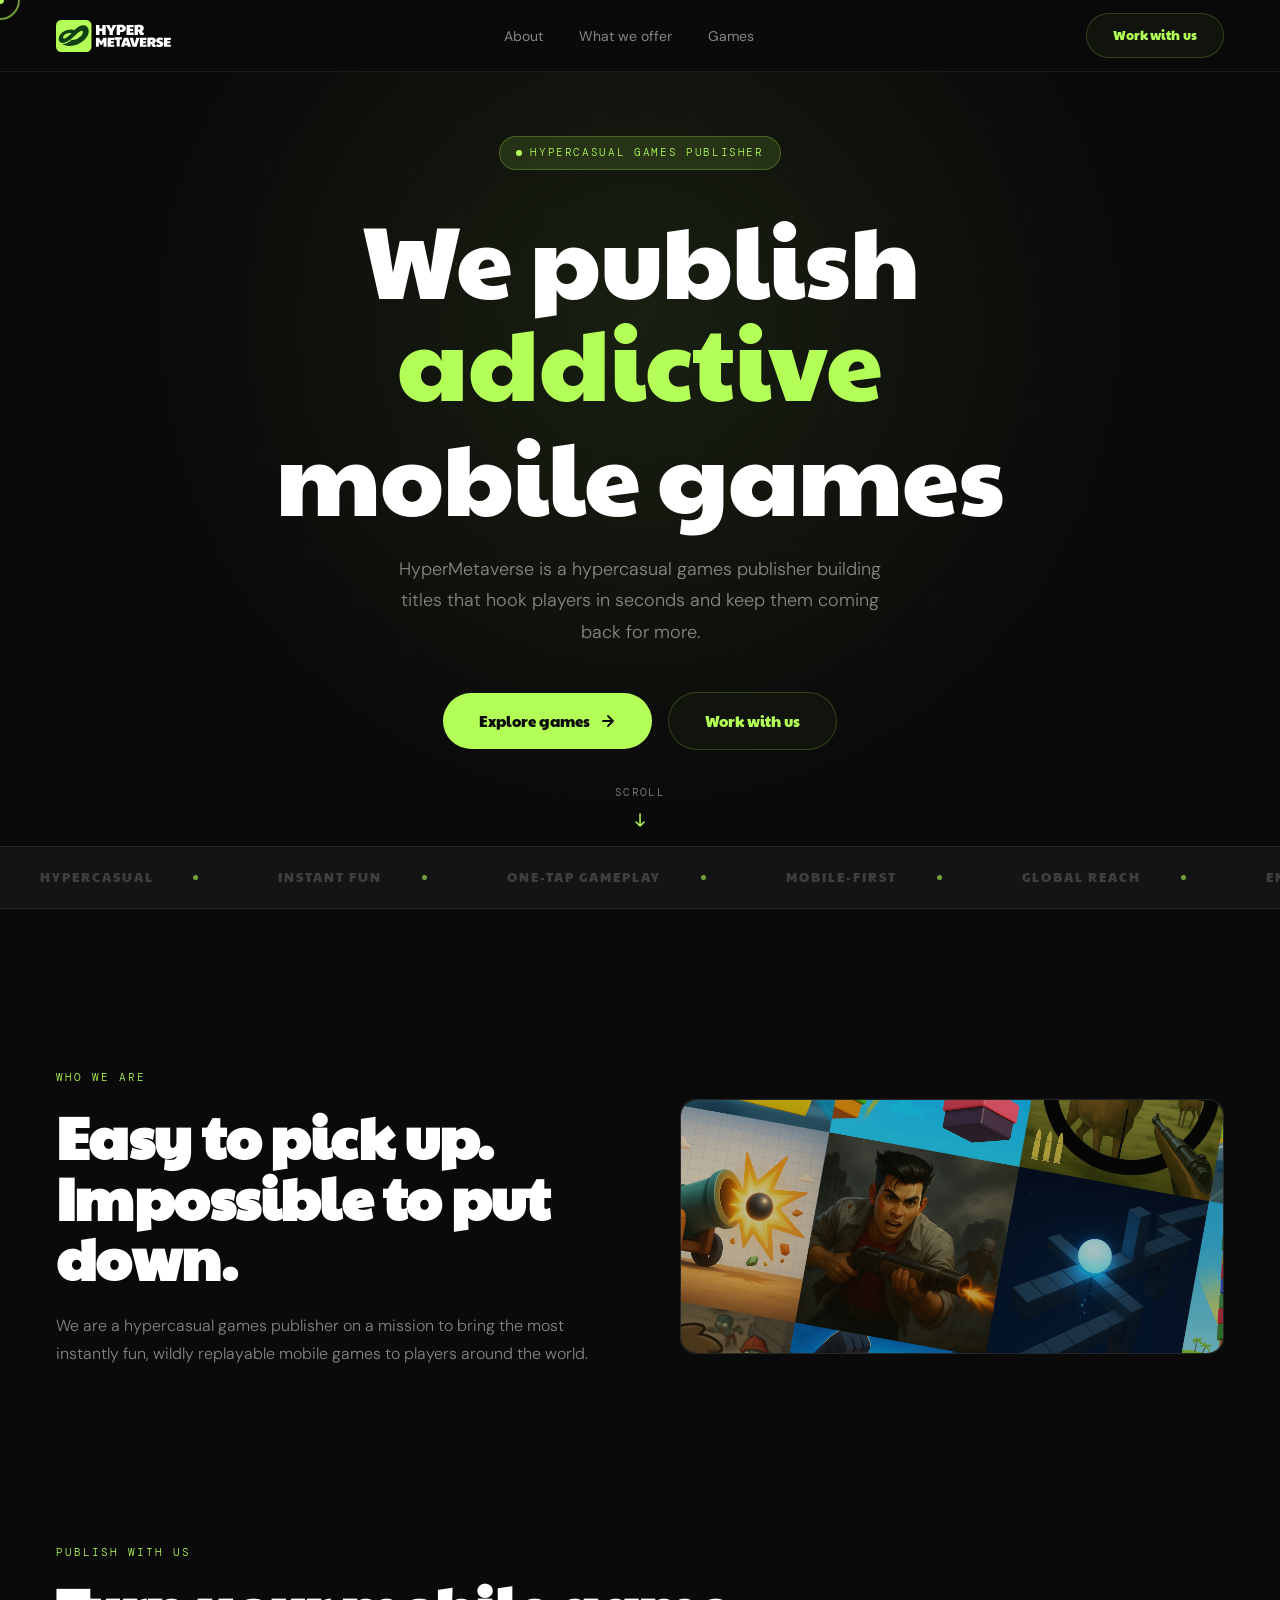
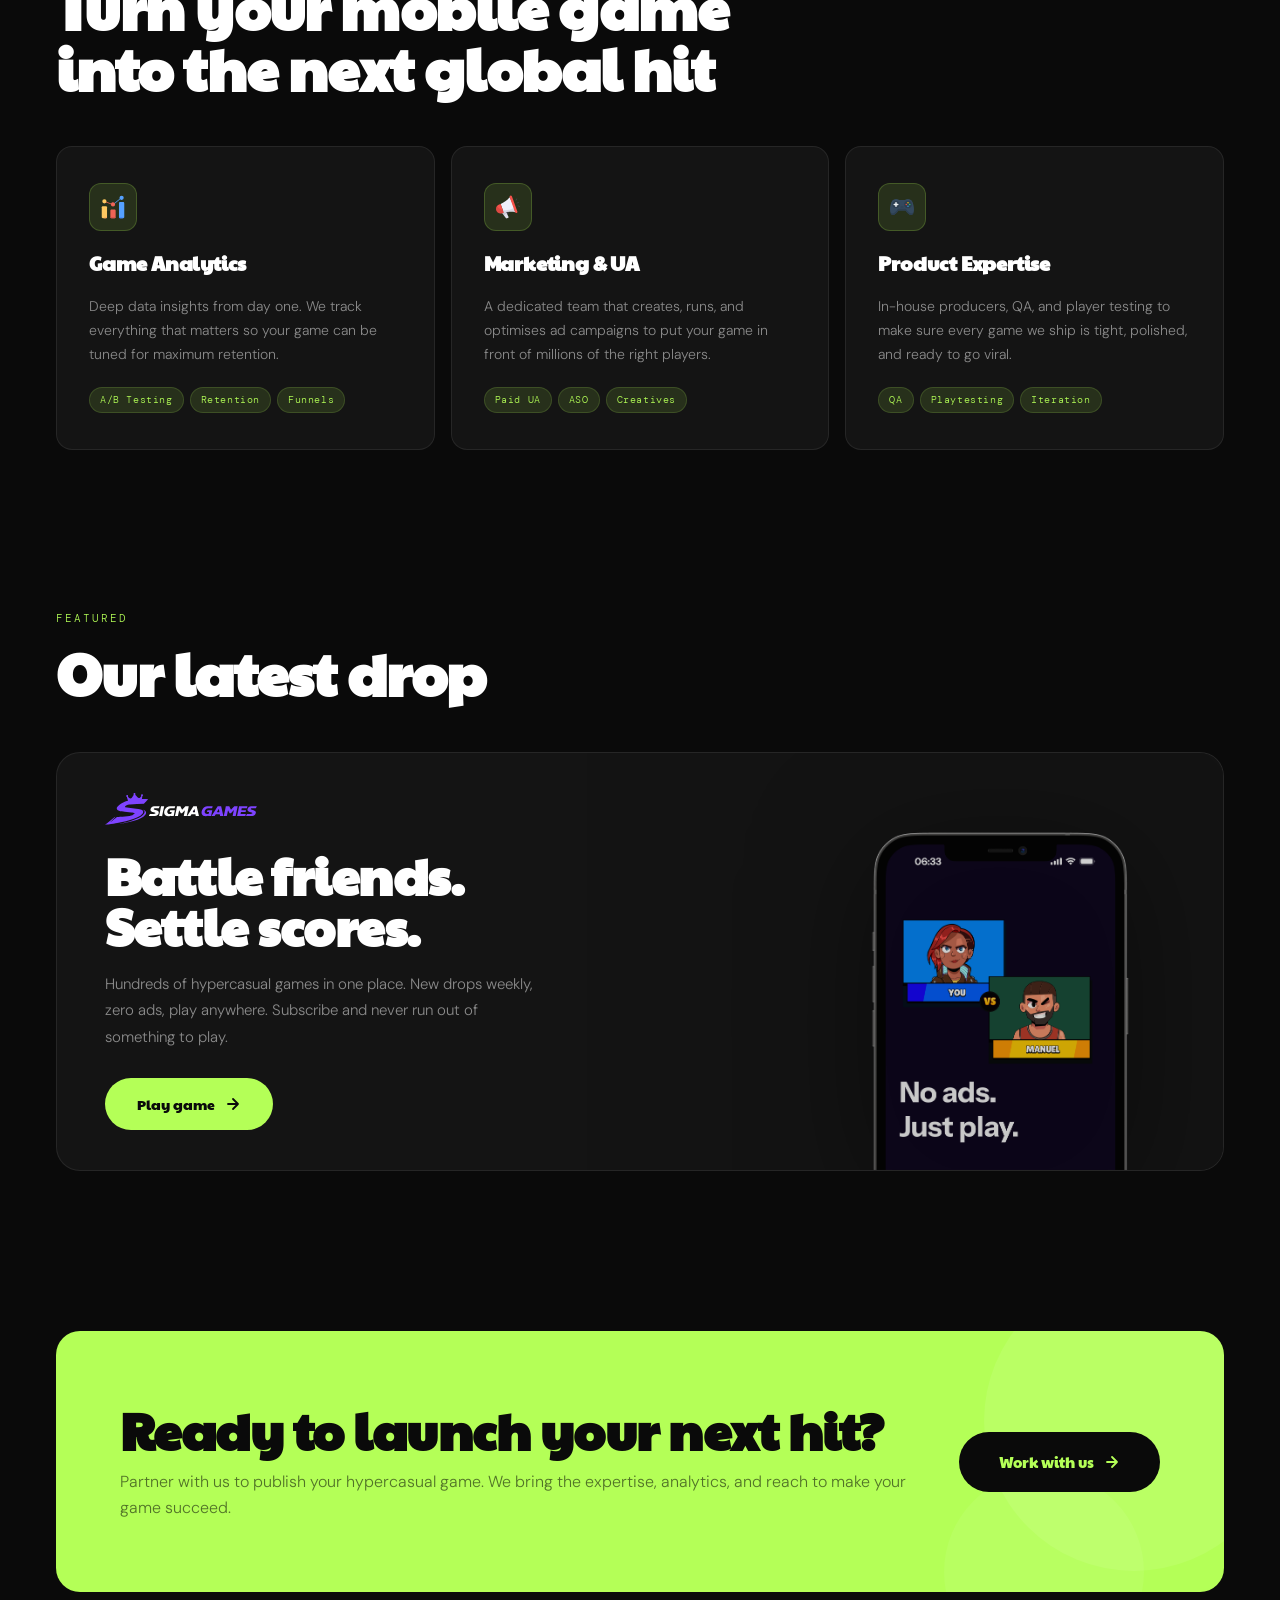
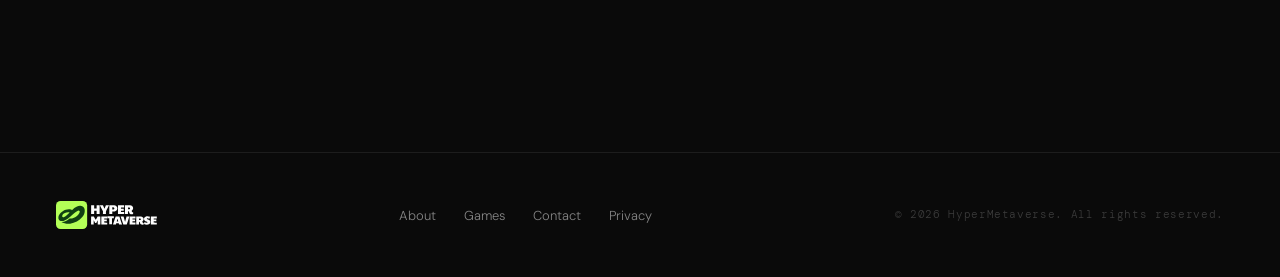
==== commit f2da74cc: "Update Play game button to link to hypergames.gg in new tab" ====
--- a/index.html
+++ b/index.html
@@ -122,7 +122,7 @@
         <li><a href="#services">What we offer</a></li>
         <li><a href="#games">Games</a></li>
       </ul>
-      <a href="#about" class="nav-cta">Work with us</a>
+      <a href="mailto:hello@hypermetaverse.gg" class="nav-cta">Work with us</a>
     </nav>
 
     <!-- HERO -->
@@ -169,7 +169,9 @@
             />
           </svg>
         </a>
-        <a href="#about" class="btn-secondary">Work with us</a>
+        <a href="mailto:hello@hypermetaverse.gg" class="btn-secondary"
+          >Work with us</a
+        >
       </div>
 
       <!-- Scroll Indicator -->
@@ -308,7 +310,7 @@
             ads, play anywhere. Subscribe and never run out of something to
             play.
           </p>
-          <a href="#" class="game-cta">
+          <a href="https://hypergames.gg/" target="_blank" rel="noopener noreferrer" class="game-cta">
             Play game
             <svg width="16" height="16" viewBox="0 0 16 16" fill="none">
               <path
@@ -340,7 +342,7 @@
           expertise, analytics, and reach to make your game succeed.
         </p>
       </div>
-      <a href="#about" class="cta-banner-btn">
+      <a href="mailto:hello@hypermetaverse.gg" class="cta-banner-btn">
         Work with us
         <svg width="16" height="16" viewBox="0 0 16 16" fill="none">
           <path
--- a/styles.css
+++ b/styles.css
@@ -429,7 +429,7 @@
 /* Scroll Indicator */
 .scroll-indicator {
   position: absolute;
-  bottom: 40px;
+  bottom: 16px;
   left: 50%;
   transform: translateX(-50%);
   display: flex;
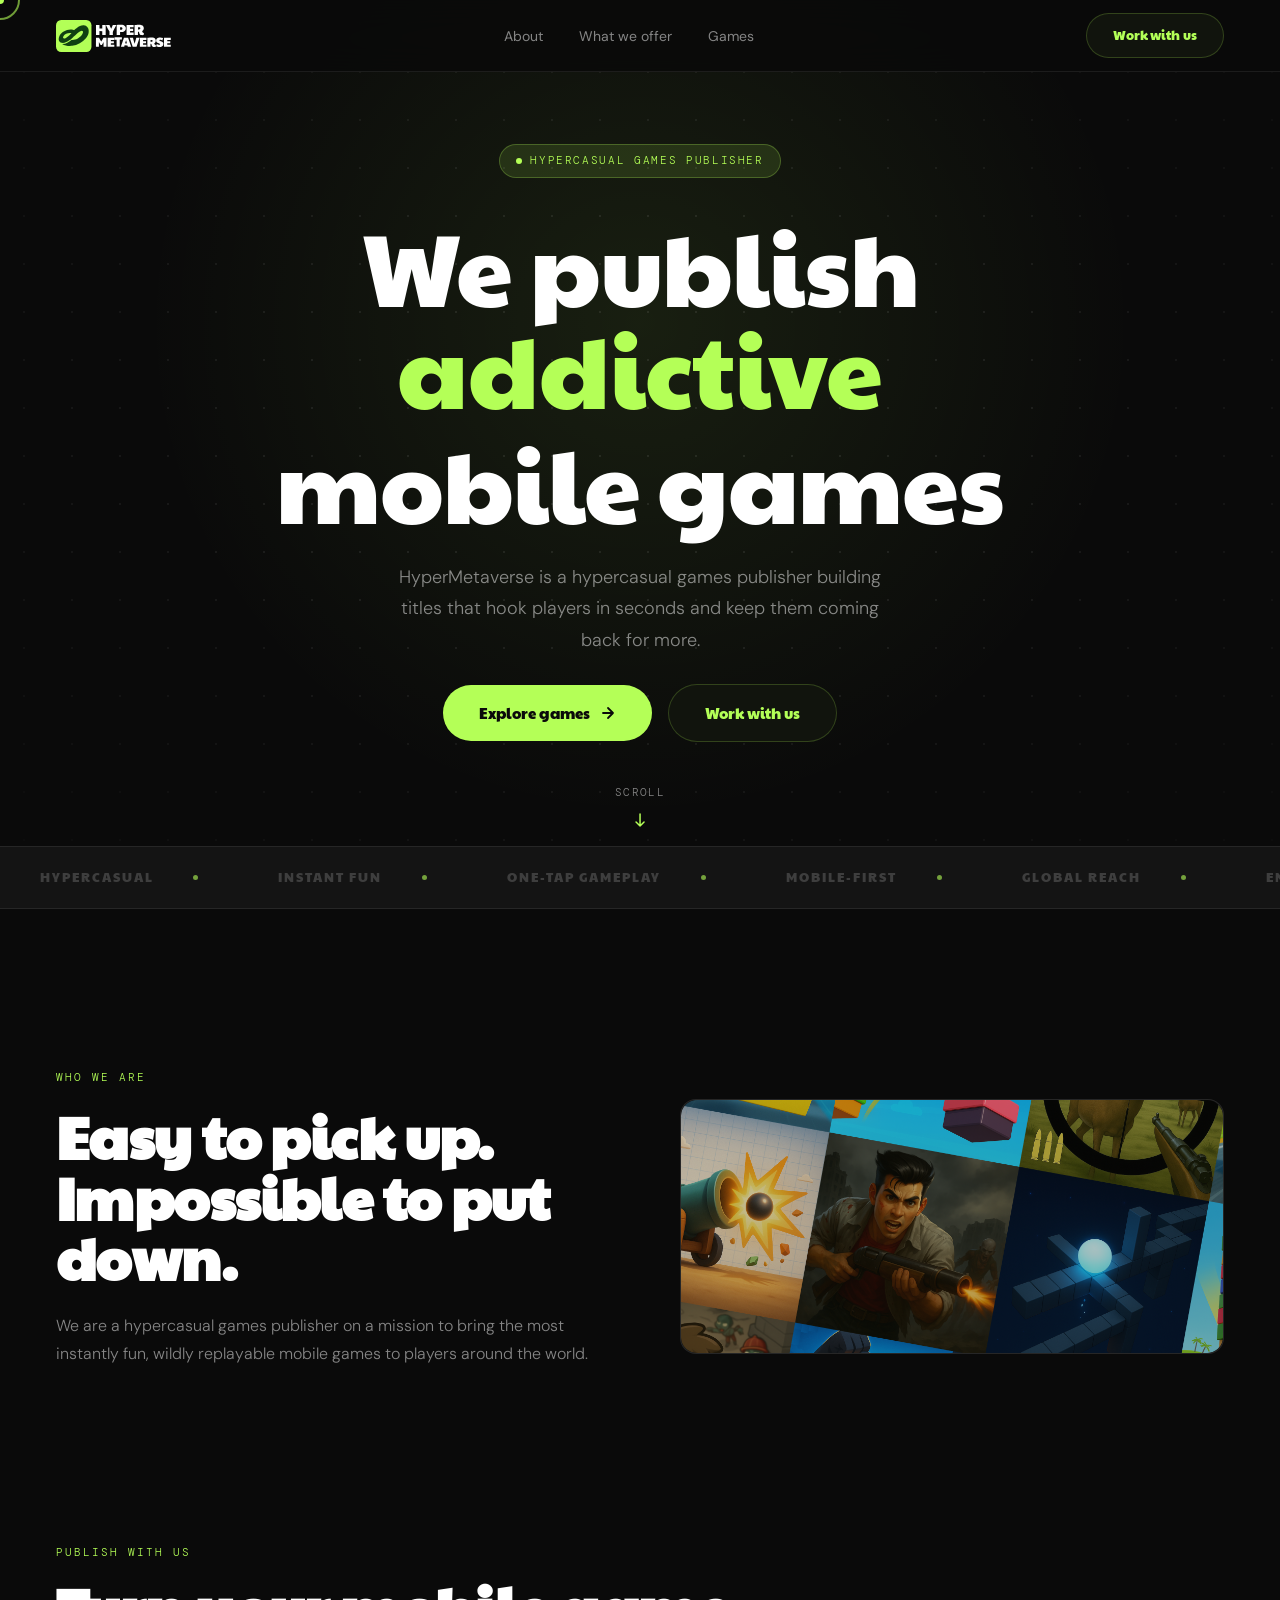
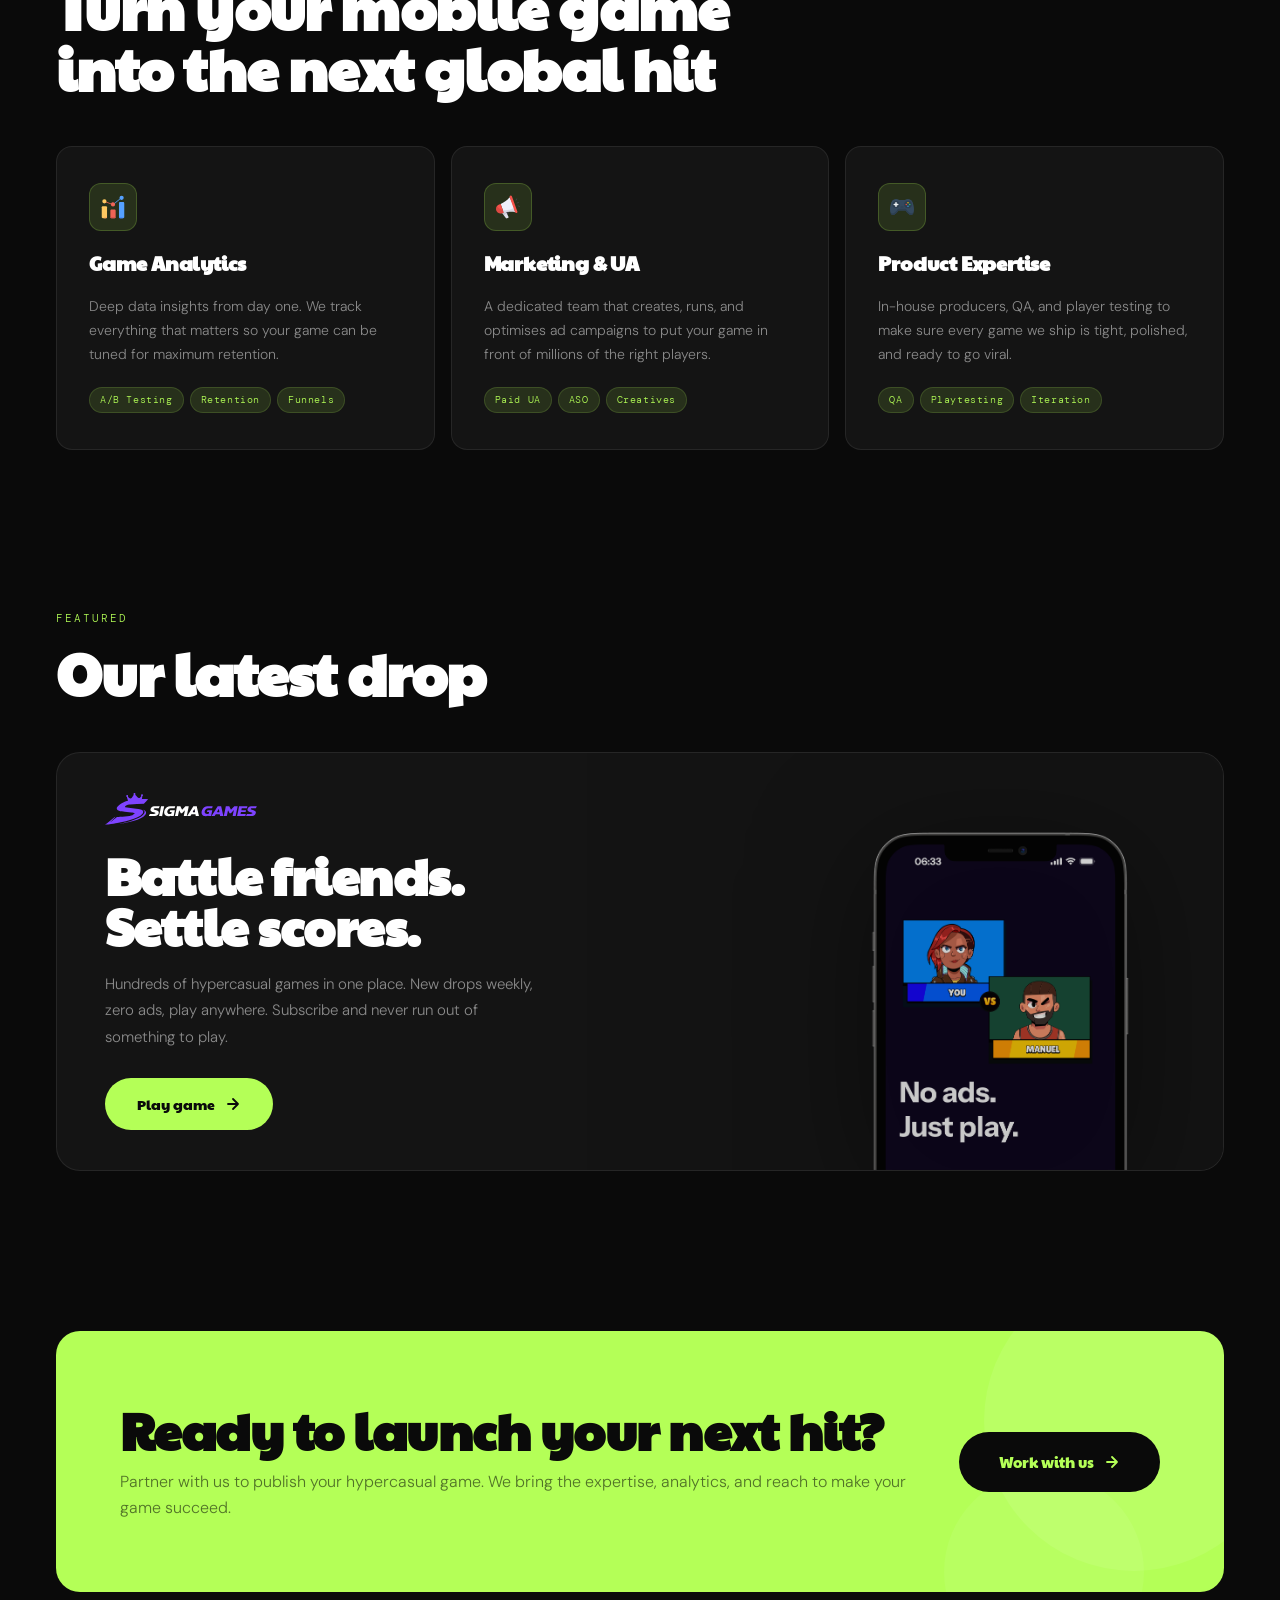
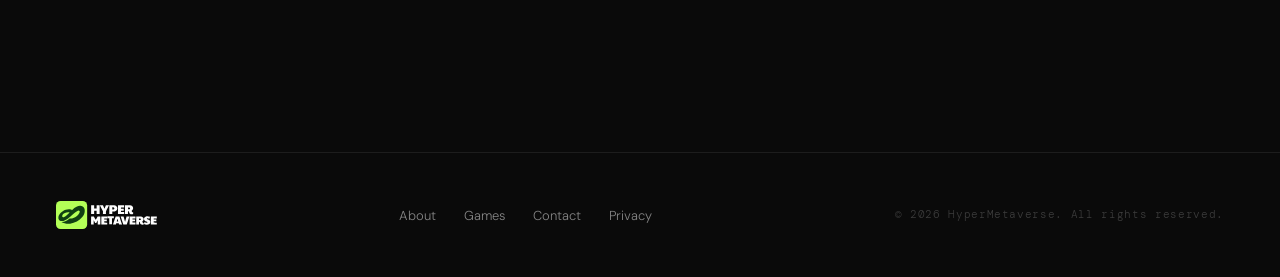
==== commit bae8867f: "UX refinement" ====
--- a/index.html
+++ b/index.html
@@ -310,7 +310,12 @@
             ads, play anywhere. Subscribe and never run out of something to
             play.
           </p>
-          <a href="https://hypergames.gg/" target="_blank" rel="noopener noreferrer" class="game-cta">
+          <a
+            href="https://hypergames.gg/"
+            target="_blank"
+            rel="noopener noreferrer"
+            class="game-cta"
+          >
             Play game
             <svg width="16" height="16" viewBox="0 0 16 16" fill="none">
               <path
--- a/styles.css
+++ b/styles.css
@@ -345,7 +345,7 @@
   display: flex;
   gap: 16px;
   align-items: center;
-  margin-top: 44px;
+  margin-top: 28px;
   position: relative;
   z-index: 1;
   animation: fadeUp 0.5s ease 0.24s both;
@@ -491,7 +491,7 @@
 .strip-track {
   display: flex;
   gap: 0;
-  animation: ticker 22s linear infinite;
+  animation: ticker 15s linear infinite;
   white-space: nowrap;
 }
 
@@ -1071,13 +1071,22 @@
   .hero {
     padding: 100px 24px 80px;
   }
+  .hero-actions {
+    margin-top: 28px;
+  }
   .hero-actions .btn-secondary {
     display: none;
+  }
+  .scroll-indicator {
+    bottom: 60px;
   }
   .about {
     grid-template-columns: 1fr;
     padding: 80px 24px;
-    gap: 48px;
+    gap: 24px;
+  }
+  .stats-collage-image {
+    max-height: 480px;
   }
   .services {
     padding: 0 24px 80px;
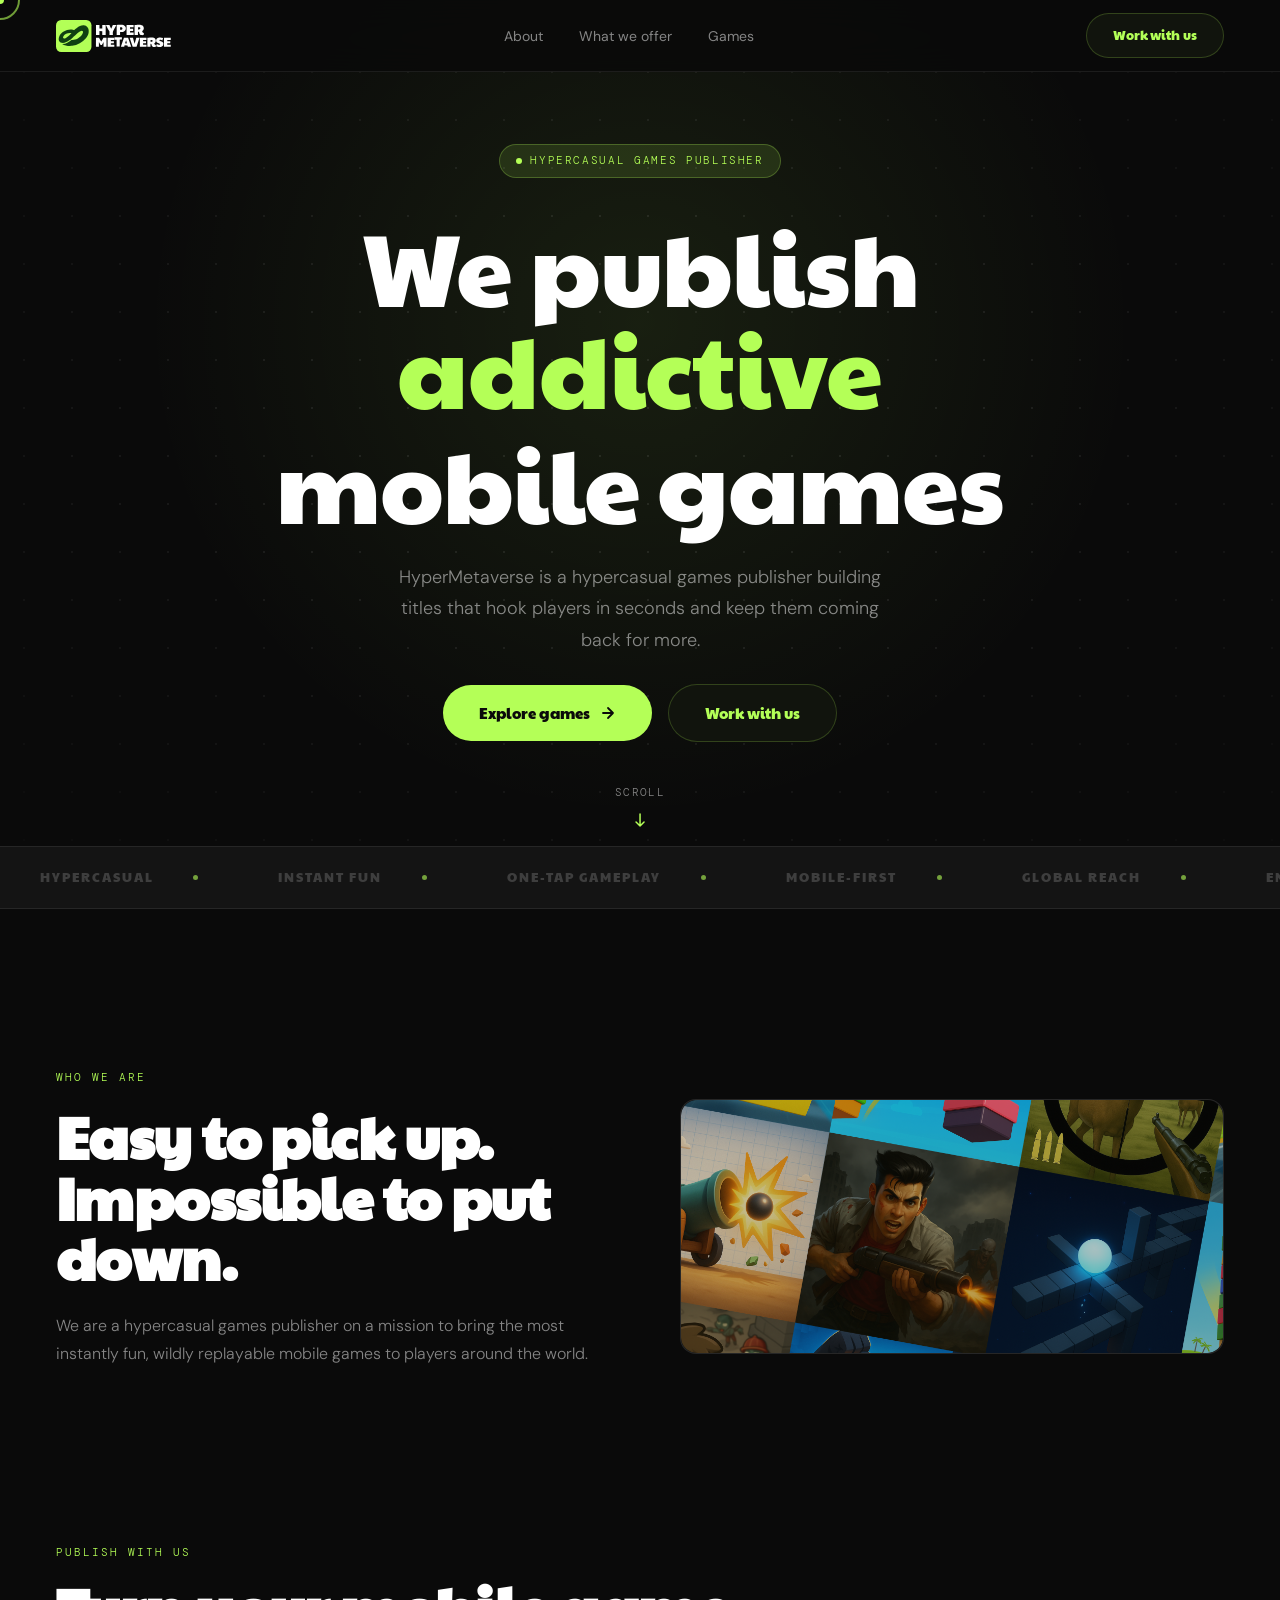
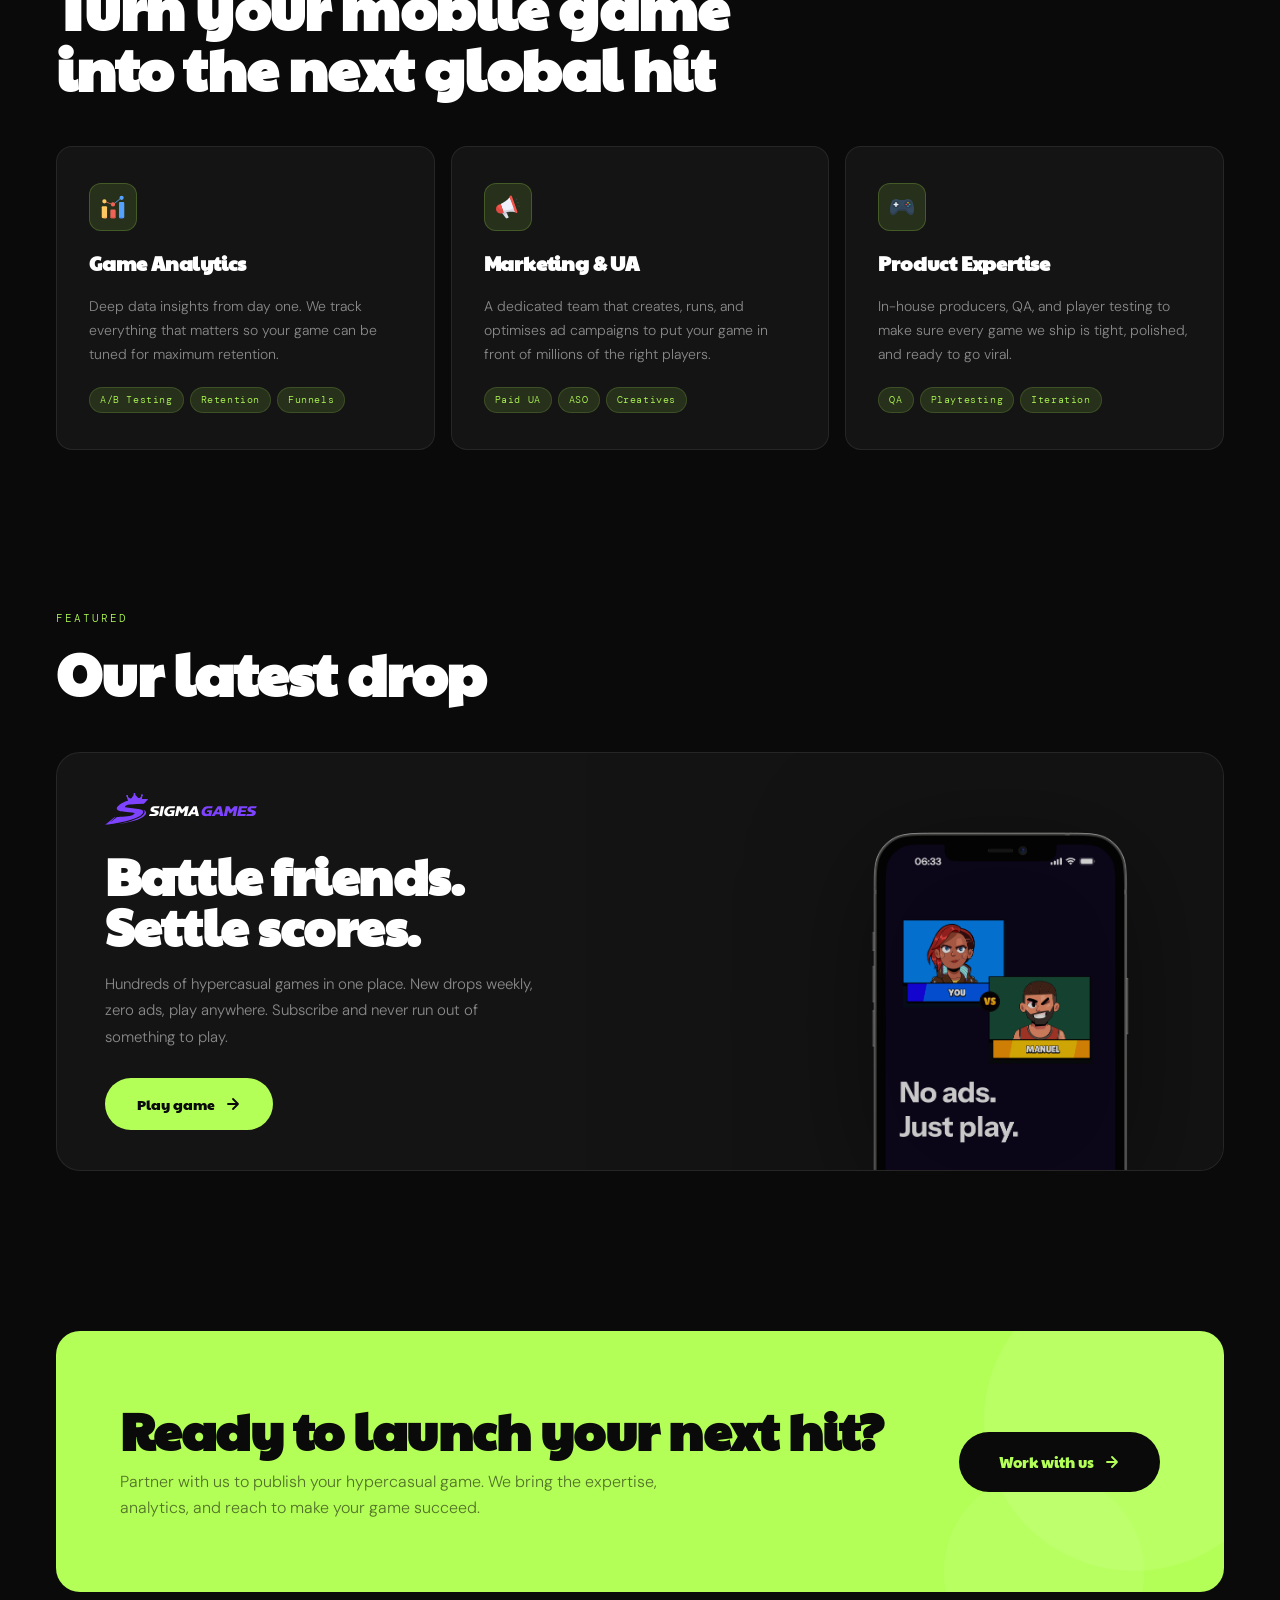
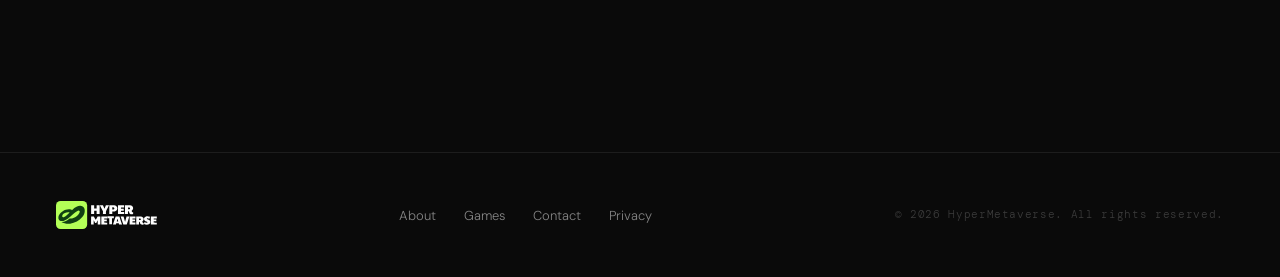
==== commit 3b68c4b4: "Set max-width 1400px, full-bleed nav/strip/footer, align CTA with Featured section" ====
--- a/index.html
+++ b/index.html
@@ -339,27 +339,29 @@
     </section>
 
     <!-- CTA BANNER -->
-    <div class="cta-banner reveal">
-      <div class="cta-banner-left">
-        <h2>Ready to launch your next hit?</h2>
-        <p>
-          Partner with us to publish your hypercasual game. We bring the
-          expertise, analytics, and reach to make your game succeed.
-        </p>
-      </div>
-      <a href="mailto:hello@hypermetaverse.gg" class="cta-banner-btn">
-        Work with us
-        <svg width="16" height="16" viewBox="0 0 16 16" fill="none">
-          <path
-            d="M3 8h10M8 3l5 5-5 5"
-            stroke="currentColor"
-            stroke-width="1.8"
-            stroke-linecap="round"
-            stroke-linejoin="round"
-          />
-        </svg>
-      </a>
-    </div>
+    <section class="cta-section">
+      <div class="cta-banner reveal">
+        <div class="cta-banner-left">
+          <h2>Ready to launch your next hit?</h2>
+          <p>
+            Partner with us to publish your hypercasual game. We bring the
+            expertise, analytics, and reach to make your game succeed.
+          </p>
+        </div>
+        <a href="mailto:hello@hypermetaverse.gg" class="cta-banner-btn">
+          Work with us
+          <svg width="16" height="16" viewBox="0 0 16 16" fill="none">
+            <path
+              d="M3 8h10M8 3l5 5-5 5"
+              stroke="currentColor"
+              stroke-width="1.8"
+              stroke-linecap="round"
+              stroke-linejoin="round"
+            />
+          </svg>
+        </a>
+      </div>
+    </section>
 
     <!-- FOOTER -->
     <footer>
--- a/styles.css
+++ b/styles.css
@@ -33,9 +33,14 @@
   line-height: 1.6;
   overflow-x: hidden;
   -webkit-font-smoothing: antialiased;
-  max-width: 1920px;
-  margin: 0 auto;
   cursor: none;
+}
+
+/* Main content wrapper with max-width */
+body > *:not(.strip):not(footer):not(nav) {
+  max-width: 1400px;
+  margin-left: auto;
+  margin-right: auto;
 }
 
 /* ── CUSTOM CURSOR ── */
@@ -883,8 +888,12 @@
 }
 
 /* ── CTA BANNER ── */
+.cta-section {
+  padding: 0 56px 160px;
+}
+
 .cta-banner {
-  margin: 0 56px 160px;
+  margin: 0;
   background: var(--accent);
   border-radius: 24px;
   padding: 72px 64px;
@@ -933,6 +942,7 @@
   font-size: 16px;
   color: rgba(0, 0, 0, 0.55);
   line-height: 1.6;
+  max-width: 600px;
 }
 
 .cta-banner-btn {
@@ -1114,8 +1124,11 @@
     height: 280px;
     max-width: 90%;
   }
+  .cta-section {
+    padding: 0 24px 80px;
+  }
   .cta-banner {
-    margin: 0 24px 80px;
+    margin: 0;
     padding: 48px 36px;
     flex-direction: column;
     align-items: flex-start;
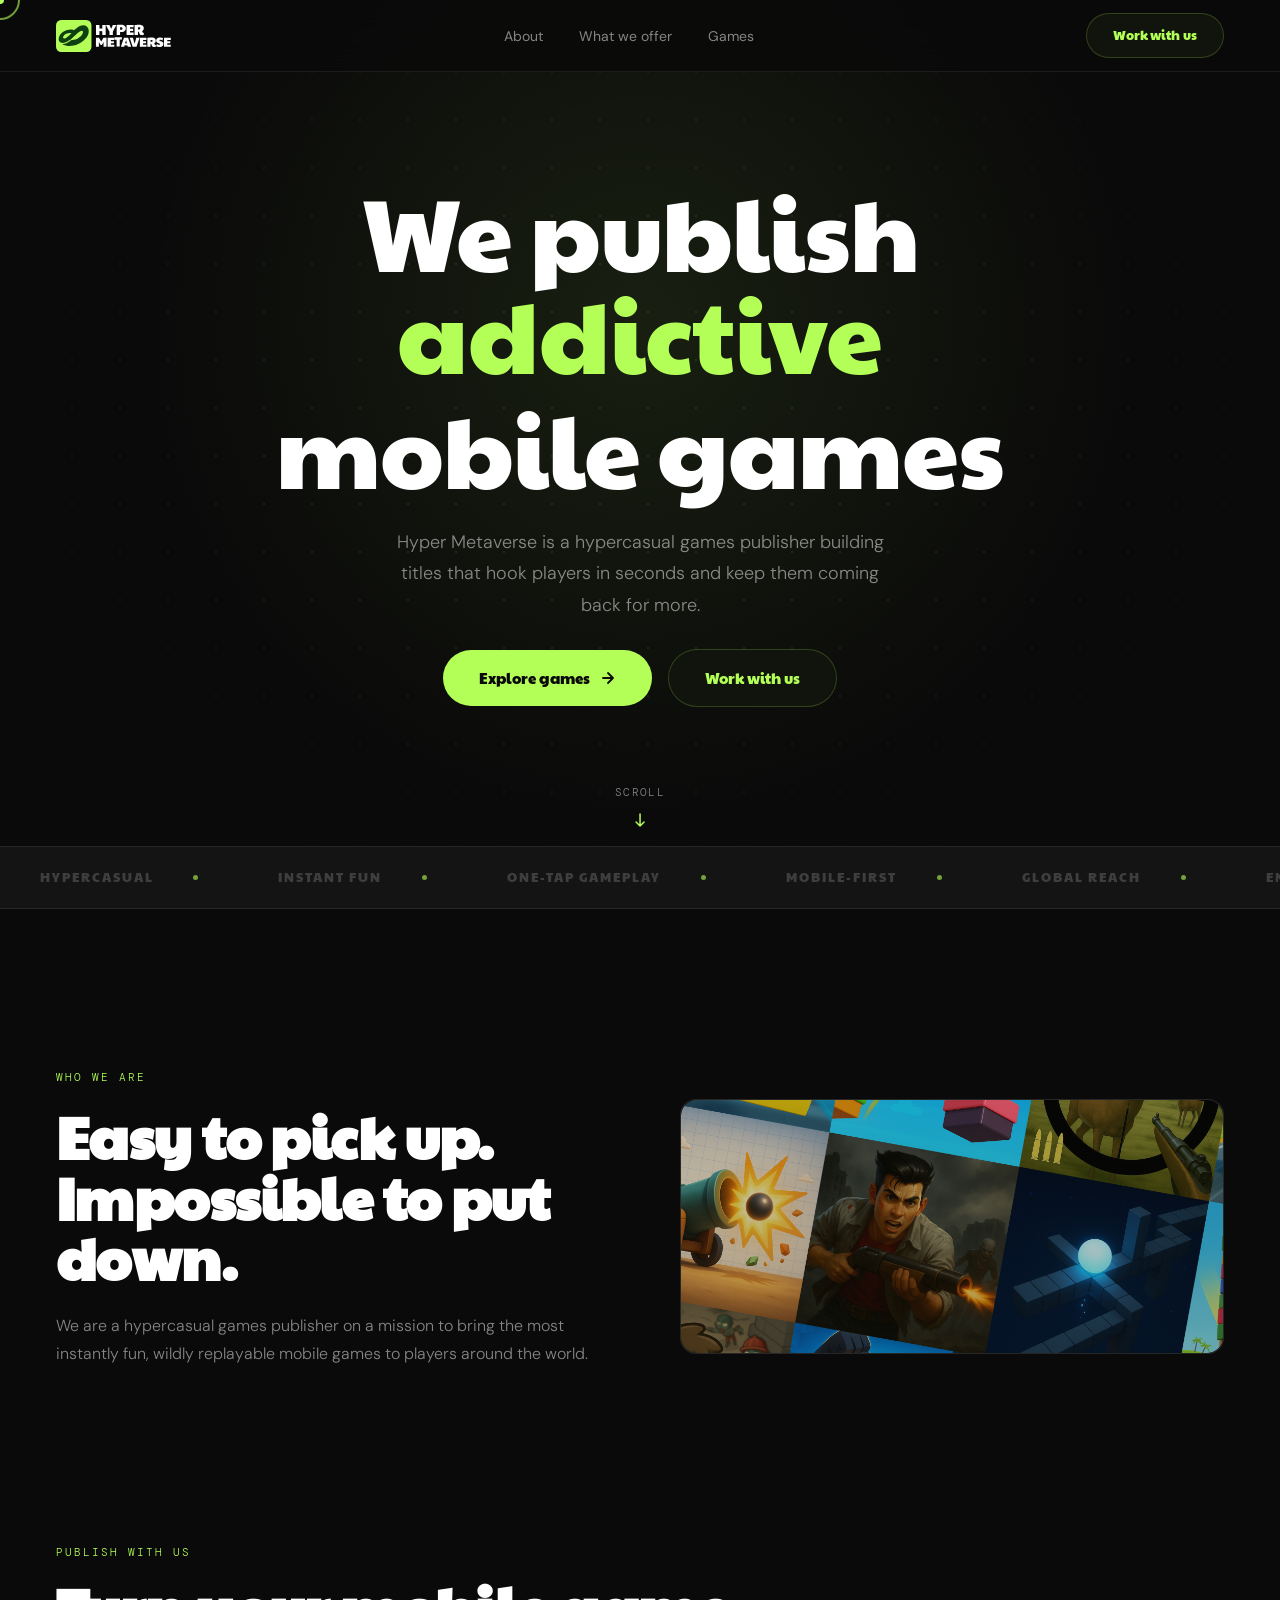
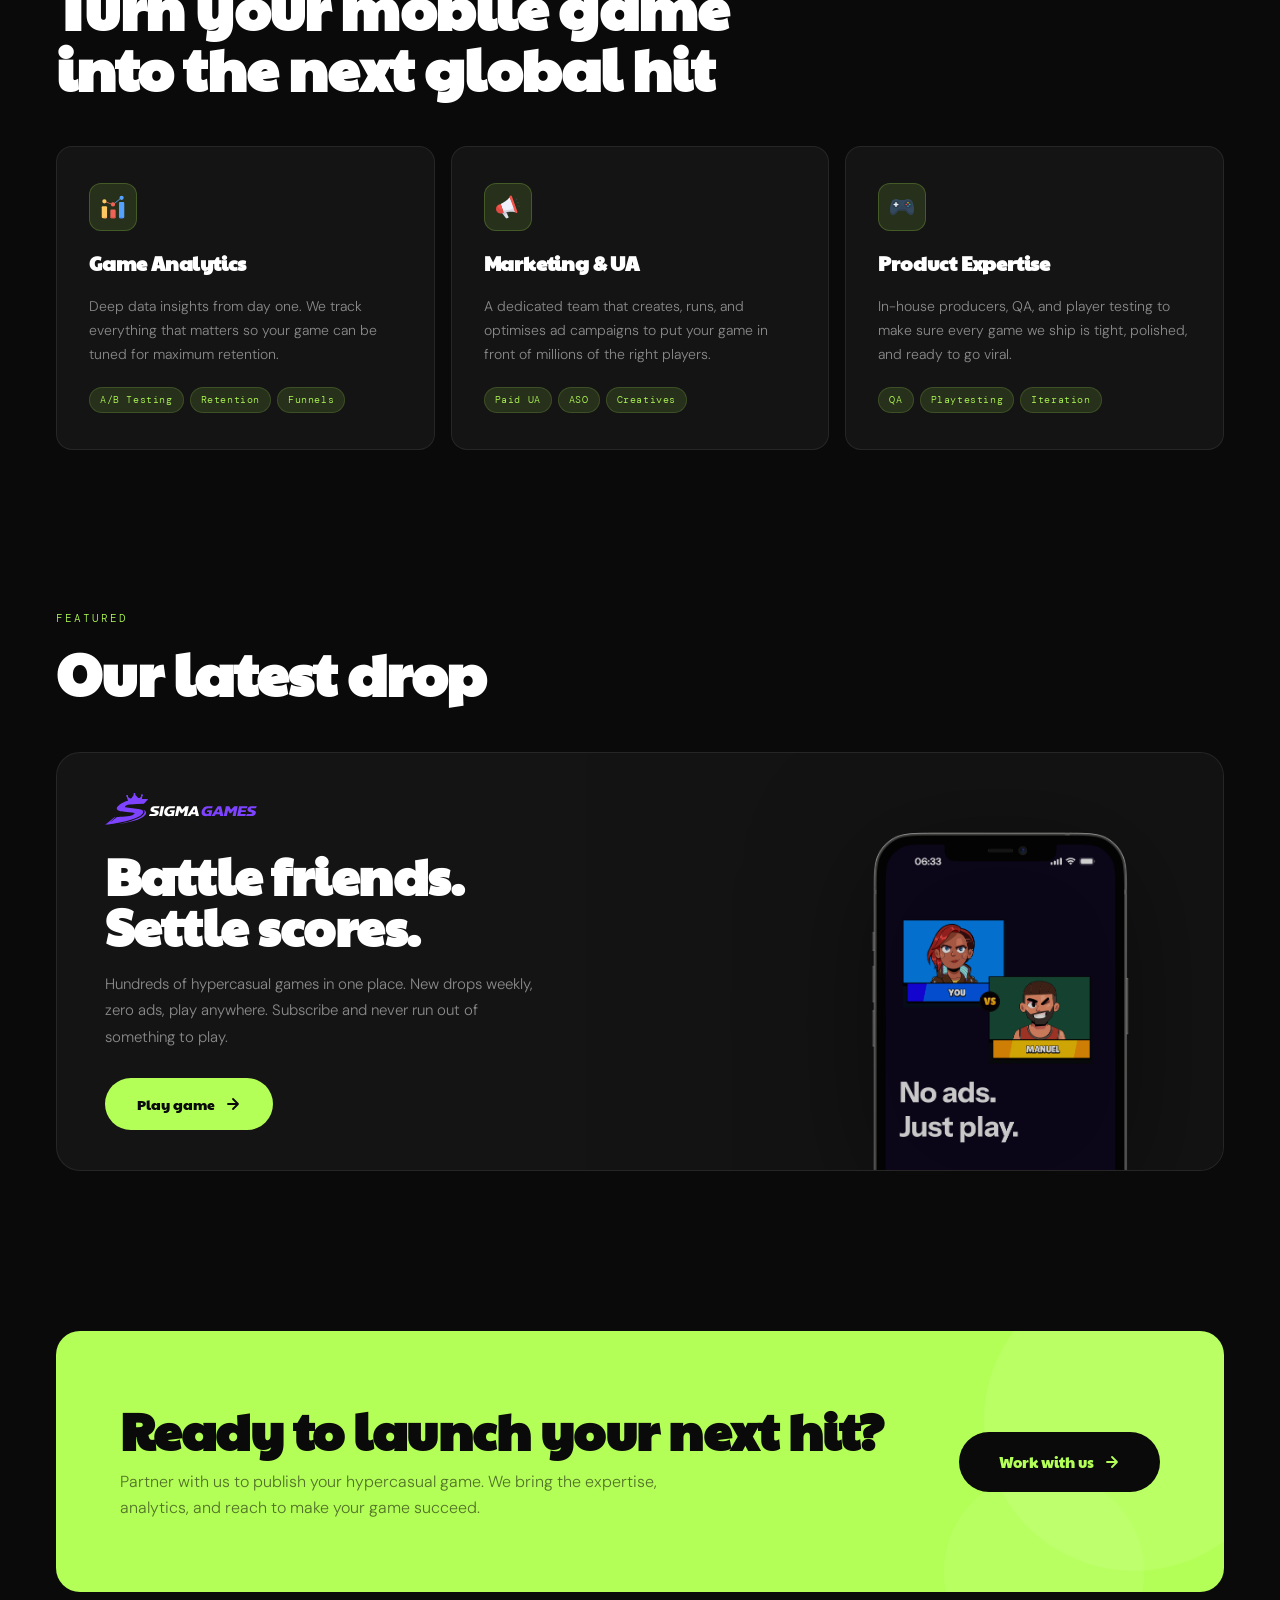
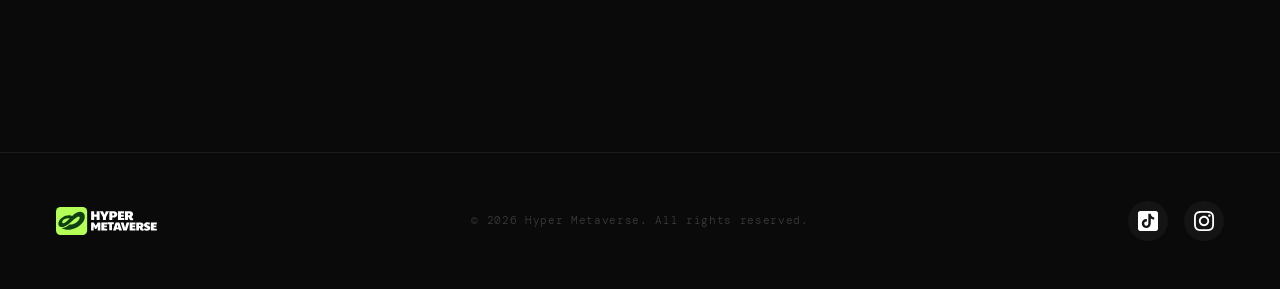
==== commit 4bae5c63: "Social icons" ====
--- a/index.html
+++ b/index.html
@@ -5,16 +5,14 @@
     <meta name="viewport" content="width=device-width, initial-scale=1.0" />
 
     <!-- Primary Meta Tags -->
-    <title>
-      HyperMetaverse — Hypercasual Games Publisher | Addictive Mobile Games
-    </title>
+    <title>Ad-free Mobile Games Publisher | Hyper Metaverse Magna</title>
     <meta
       name="title"
-      content="HyperMetaverse — Hypercasual Games Publisher | Addictive Mobile Games"
+      content="Ad-free Mobile Games Publisher | Hyper Metaverse Magna"
     />
     <meta
       name="description"
-      content="HyperMetaverse is a hypercasual games publisher building instantly fun, wildly replayable mobile games. Partner with us to turn your game into the next global hit."
+      content="Make your casual games ad-free and monetize even better with Hyper Metaverse."
     />
     <meta
       name="keywords"
@@ -26,18 +24,18 @@
 
     <!-- Open Graph / Facebook -->
     <meta property="og:type" content="website" />
-    <meta property="og:url" content="https://hypermetaverse.gg/" />
+    <meta property="og:url" content="https://hypermetaverse.io/" />
     <meta
       property="og:title"
-      content="HyperMetaverse — Hypercasual Games Publisher"
+      content="Ad-free Mobile Games Publisher | Hyper Metavserse Magna"
     />
     <meta
       property="og:description"
-      content="We publish addictive, one-tap, and viral mobile games that hook players in seconds and keep them coming back for more."
+      content="Make your casual games ad-free and monetize even better with Hyper Metaverse."
     />
     <meta
       property="og:image"
-      content="https://hypermetaverse.gg/Assets/og-image.png"
+      content="https://hypermetaverse.io/Assets/og-image.png"
     />
     <meta property="og:image:width" content="1200" />
     <meta property="og:image:height" content="630" />
@@ -45,18 +43,18 @@
 
     <!-- Twitter -->
     <meta name="twitter:card" content="summary_large_image" />
-    <meta name="twitter:url" content="https://hypermetaverse.gg/" />
+    <meta name="twitter:url" content="https://hypermetaverse.io/" />
     <meta
       name="twitter:title"
-      content="HyperMetaverse — Hypercasual Games Publisher"
+      content="Ad-free Mobile Games Publisher | Hyper Metavserse Magna"
     />
     <meta
       name="twitter:description"
-      content="We publish addictive, one-tap, and viral mobile games that hook players in seconds and keep them coming back for more."
+      content="Make your casual games ad-free and monetize even better with Hyper Metaverse."
     />
     <meta
       name="twitter:image"
-      content="https://hypermetaverse.gg/Assets/og-image.png"
+      content="https://hypermetaverse.io/Assets/og-image.png"
     />
 
     <!-- Favicons -->
@@ -96,16 +94,16 @@
         "@context": "https://schema.org",
         "@type": "Organization",
         "name": "HyperMetaverse",
-        "url": "https://hypermetaverse.gg",
-        "logo": "https://hypermetaverse.gg/Assets/Logo.svg",
-        "description": "Hypercasual games publisher building instantly fun, wildly replayable mobile games.",
+        "url": "https://hypermetaverse.io",
+        "logo": "https://hypermetaverse.io/Assets/Logo.svg",
+        "description": "Make your casual games ad-free and monetize even better with Hyper Metaverse.",
         "sameAs": [
           "https://twitter.com/hypermetaverse",
           "https://linkedin.com/company/hypermetaverse"
         ],
         "contactPoint": {
           "@type": "ContactPoint",
-          "email": "hello@hypermetaverse.gg",
+          "email": "hello@hypermetaverse.io",
           "contactType": "Business Inquiries"
         }
       }
@@ -122,12 +120,12 @@
         <li><a href="#services">What we offer</a></li>
         <li><a href="#games">Games</a></li>
       </ul>
-      <a href="mailto:hello@hypermetaverse.gg" class="nav-cta">Work with us</a>
+      <a href="mailto:hello@hypermetaverse.io" class="nav-cta">Work with us</a>
     </nav>
 
     <!-- HERO -->
     <section class="hero">
-      <div class="hero-tag">Hypercasual Games Publisher</div>
+      <!-- <div class="hero-tag">Hypercasual Games Publisher</div> -->
 
       <div class="hero-headline">
         <span class="line-static">We publish</span>
@@ -152,7 +150,7 @@
       </div>
 
       <p class="hero-sub">
-        HyperMetaverse is a hypercasual games publisher building titles that
+        Hyper Metaverse is a hypercasual games publisher building titles that
         hook players in seconds and keep them coming back for more.
       </p>
 
@@ -169,7 +167,7 @@
             />
           </svg>
         </a>
-        <a href="mailto:hello@hypermetaverse.gg" class="btn-secondary"
+        <a href="mailto:hello@hypermetaverse.io" class="btn-secondary"
           >Work with us</a
         >
       </div>
@@ -311,7 +309,7 @@
             play.
           </p>
           <a
-            href="https://hypergames.gg/"
+            href="https://sigmagames.app/"
             target="_blank"
             rel="noopener noreferrer"
             class="game-cta"
@@ -348,7 +346,7 @@
             expertise, analytics, and reach to make your game succeed.
           </p>
         </div>
-        <a href="mailto:hello@hypermetaverse.gg" class="cta-banner-btn">
+        <a href="mailto:hello@hypermetaverse.io" class="cta-banner-btn">
           Work with us
           <svg width="16" height="16" viewBox="0 0 16 16" fill="none">
             <path
@@ -368,15 +366,47 @@
       <a href="/" class="footer-logo">
         <img src="Assets/Logo.svg" alt="HyperMetaverse Logo" />
       </a>
-      <ul class="footer-links">
-        <li><a href="#about">About</a></li>
-        <li><a href="#games">Games</a></li>
-        <li><a href="mailto:hello@hypermetaverse.gg">Contact</a></li>
-        <li><a href="#">Privacy</a></li>
-      </ul>
       <span class="footer-copy"
-        >© 2026 HyperMetaverse. All rights reserved.</span
+        >© 2026 Hyper Metaverse. All rights reserved.</span
       >
+      <div class="footer-social">
+        <a
+          href="#"
+          target="_blank"
+          rel="noopener noreferrer"
+          aria-label="TikTok"
+          class="social-link social-tiktok"
+        >
+          <img
+            src="Assets/tiktok.svg"
+            alt="TikTok"
+            class="social-icon social-icon-default"
+          />
+          <img
+            src="Assets/tiktok hover.svg"
+            alt="TikTok"
+            class="social-icon social-icon-hover"
+          />
+        </a>
+        <a
+          href="#"
+          target="_blank"
+          rel="noopener noreferrer"
+          aria-label="Instagram"
+          class="social-link social-instagram"
+        >
+          <img
+            src="Assets/instagram.svg"
+            alt="Instagram"
+            class="social-icon social-icon-default"
+          />
+          <img
+            src="Assets/instagram hover.svg"
+            alt="Instagram"
+            class="social-icon social-icon-hover"
+          />
+        </a>
+      </div>
     </footer>
 
     <script src="script.js"></script>
--- a/styles.css
+++ b/styles.css
@@ -23,6 +23,7 @@
 
 html {
   scroll-behavior: smooth;
+  scroll-padding-top: 100px;
 }
 
 body {
@@ -230,7 +231,7 @@
 }
 
 .hero-tag {
-  display: inline-flex;
+  display: none;
   align-items: center;
   gap: 8px;
   font-family: var(--mono);
@@ -744,6 +745,7 @@
 /* ── FEATURED GAME ── */
 .featured {
   padding: 0 56px 160px;
+  scroll-margin-top: 100px;
 }
 
 .featured-header {
@@ -982,10 +984,9 @@
 footer {
   border-top: 1px solid var(--border);
   padding: 48px 56px;
-  display: flex;
-  justify-content: space-between;
-  align-items: center;
-  flex-wrap: wrap;
+  display: grid;
+  grid-template-columns: 1fr 1fr 1fr;
+  align-items: center;
   gap: 24px;
 }
 
@@ -994,6 +995,7 @@
   align-items: center;
   text-decoration: none;
   transition: opacity 0.3s ease;
+  justify-self: start;
 }
 
 .footer-logo img {
@@ -1004,23 +1006,6 @@
 
 .footer-logo:hover {
   opacity: 0.8;
-}
-
-.footer-links {
-  display: flex;
-  gap: 28px;
-  list-style: none;
-}
-
-.footer-links a {
-  font-size: 13px;
-  color: var(--muted);
-  text-decoration: none;
-  transition: color 0.2s;
-}
-
-.footer-links a:hover {
-  color: var(--text);
 }
 
 .footer-copy {
@@ -1028,6 +1013,58 @@
   font-size: 11px;
   color: rgba(255, 255, 255, 0.2);
   letter-spacing: 0.06em;
+  text-align: center;
+  justify-self: center;
+}
+
+.footer-social {
+  display: flex;
+  gap: 16px;
+  align-items: center;
+  justify-self: end;
+}
+
+.social-link {
+  display: flex;
+  align-items: center;
+  justify-content: center;
+  width: 40px;
+  height: 40px;
+  border-radius: 50%;
+  background: var(--surface);
+  transition: all 0.3s ease;
+  position: relative;
+  overflow: hidden;
+}
+
+.social-icon {
+  width: 20px;
+  height: 20px;
+  position: absolute;
+  transition: opacity 0.3s ease;
+}
+
+.social-icon-default {
+  opacity: 1;
+  filter: brightness(0) invert(1);
+}
+
+.social-icon-hover {
+  opacity: 0;
+  filter: none;
+}
+
+.social-link:hover {
+  background: var(--surface2);
+  transform: translateY(-2px);
+}
+
+.social-link:hover .social-icon-default {
+  opacity: 0;
+}
+
+.social-link:hover .social-icon-hover {
+  opacity: 1;
 }
 
 /* ── ANIMATIONS ── */
@@ -1135,8 +1172,31 @@
   }
   footer {
     padding: 40px 24px;
-    flex-direction: column;
+    display: flex;
+    flex-direction: row;
+    justify-content: space-between;
+    flex-wrap: wrap;
     align-items: center;
+    gap: 16px;
+  }
+
+  .footer-logo {
+    flex: 0 0 auto;
+    order: 1;
+    justify-self: auto;
+  }
+
+  .footer-social {
+    flex: 0 0 auto;
+    order: 2;
+    justify-self: auto;
+  }
+
+  .footer-copy {
+    flex: 1 1 100%;
     text-align: center;
-  }
-}
+    margin-top: 12px;
+    order: 3;
+    justify-self: auto;
+  }
+}
